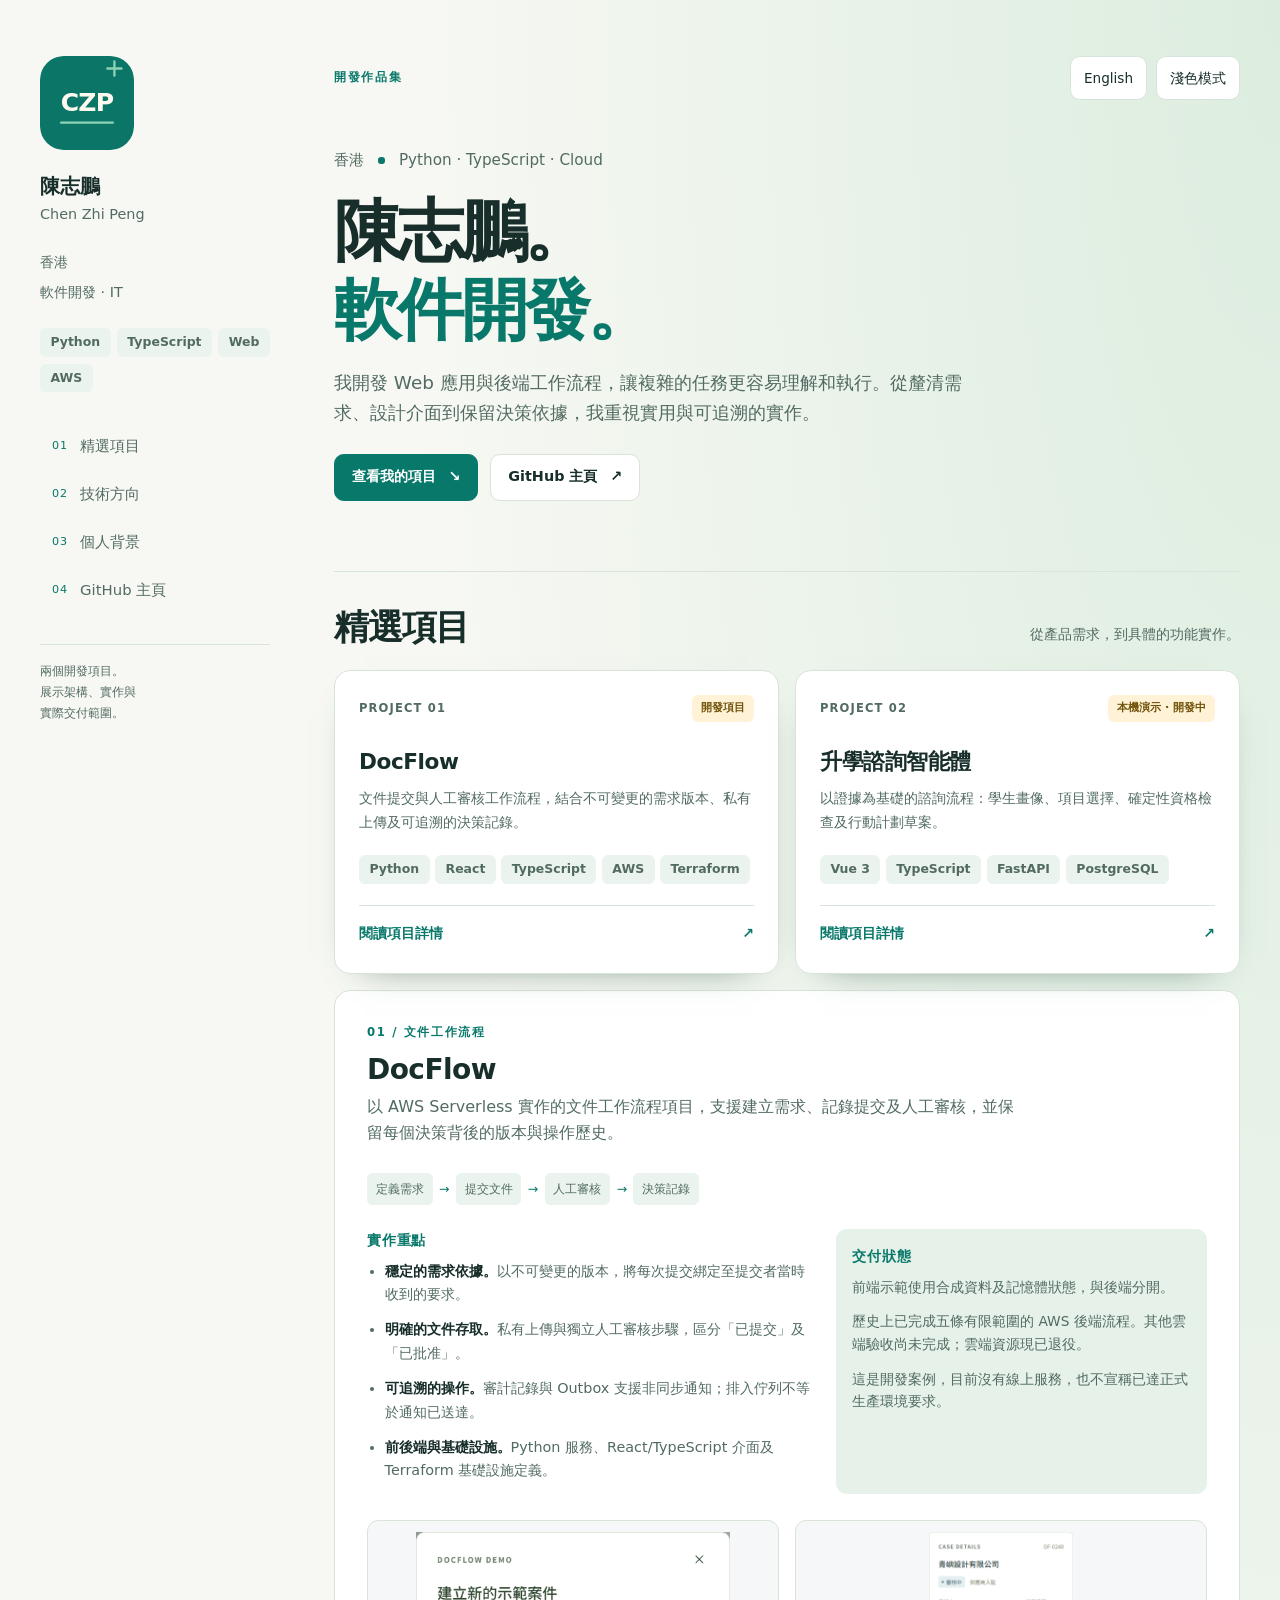
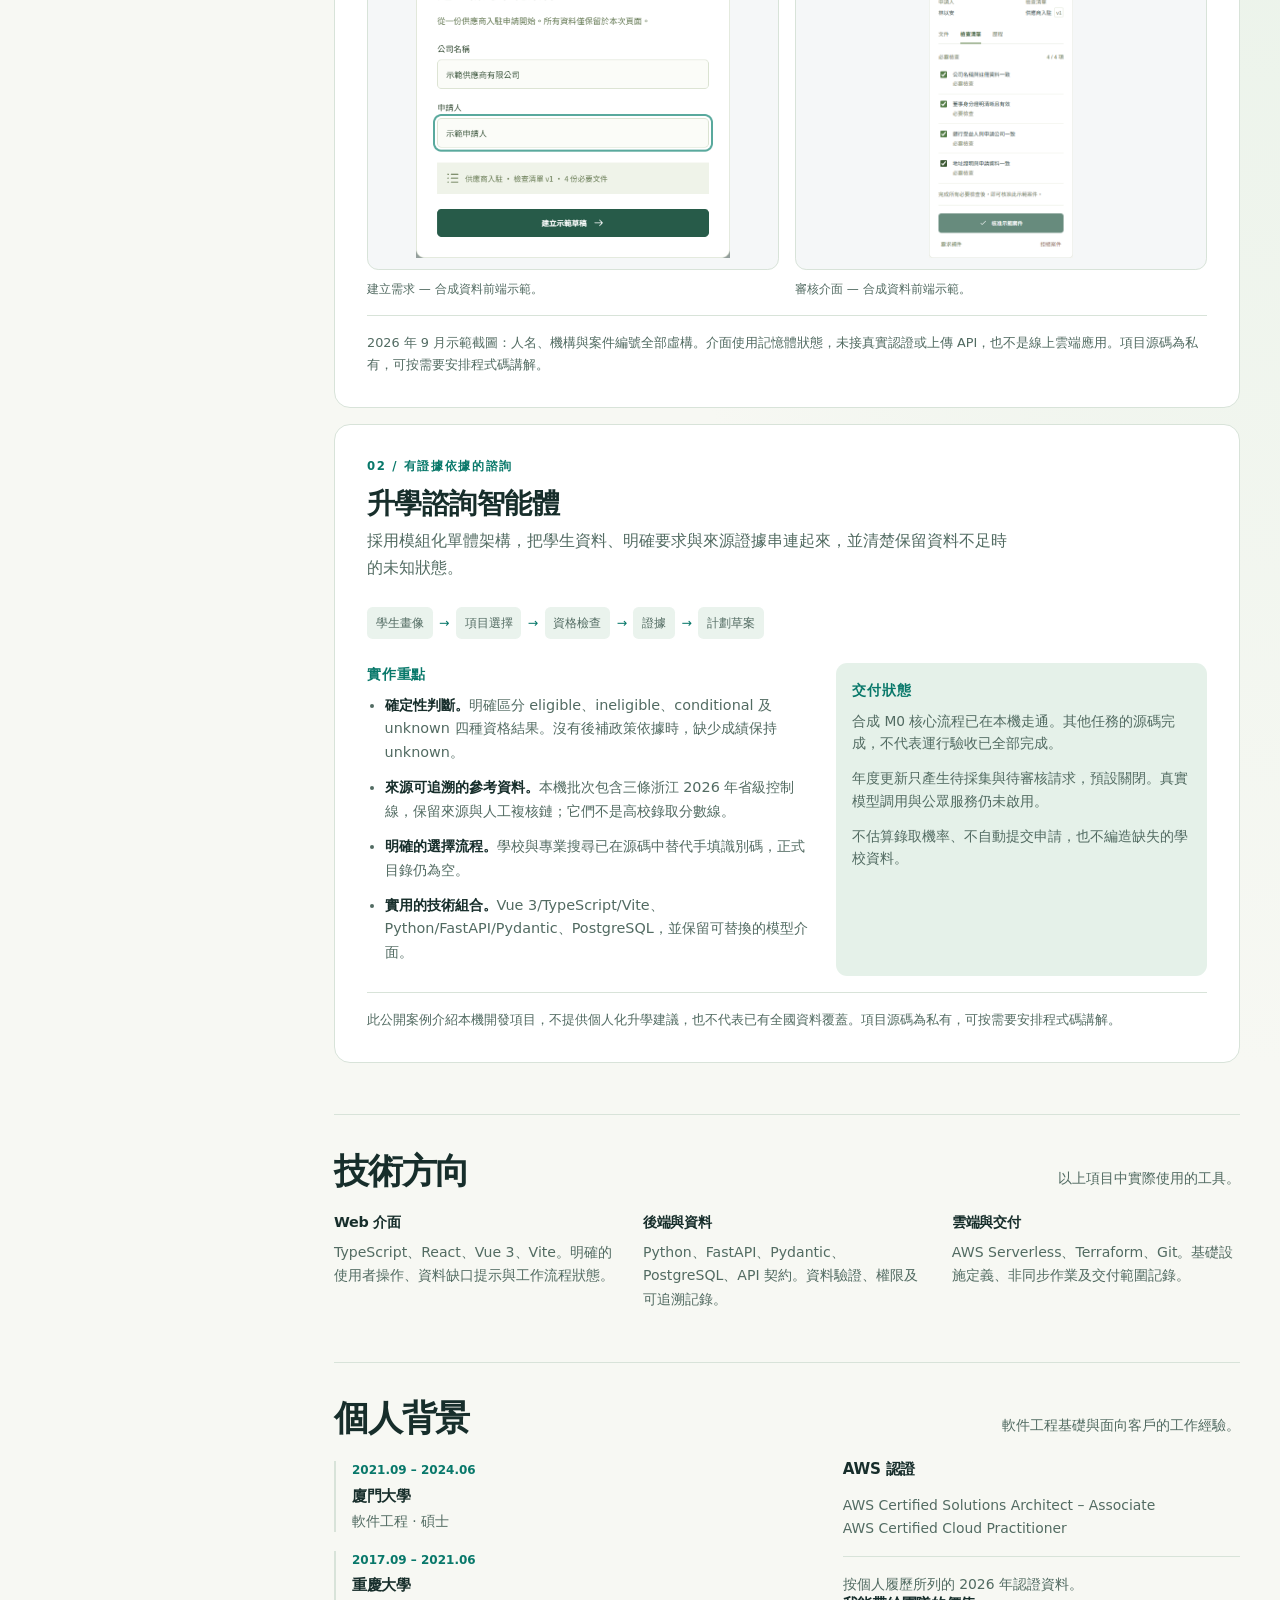
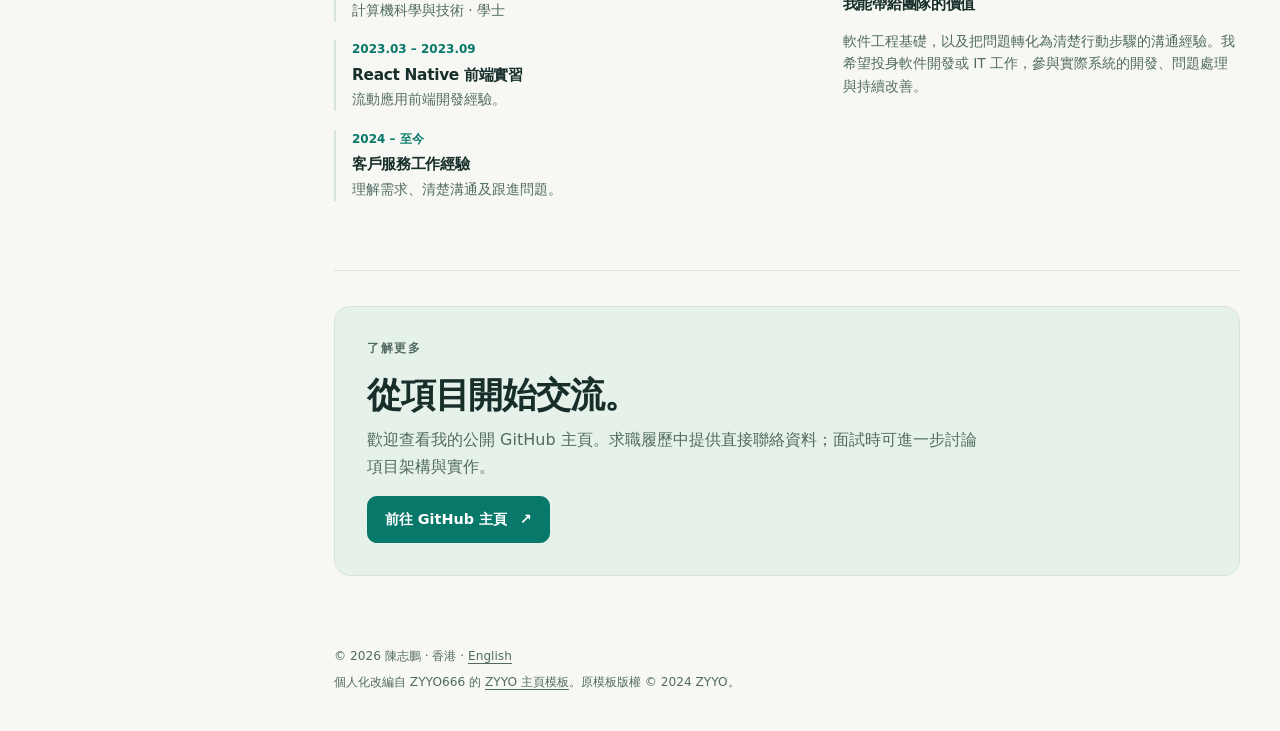
==== zh.html @ c09a93d9 "PORTFOLIO-01 adapt ZYYO template for bilingual developer case studies" ====
<!DOCTYPE html>
<html lang="zh-Hant" data-theme="light">
<head>
    <meta charset="utf-8">
    <meta name="viewport" content="width=device-width, initial-scale=1">
    <title>陳志鵬 | 軟件開發</title>
    <meta name="description" content="陳志鵬 Chen Zhi Peng 的開發作品集，展示 Python、TypeScript、Web 應用及 AWS 文件審核流程項目。">
    <meta name="theme-color" content="#08786a">
    <link rel="canonical" href="https://chanbilly-lab.github.io/zh.html">
    <link rel="icon" href="./static/img/monogram.svg" type="image/svg+xml">
    <link rel="alternate" hreflang="en" href="https://chanbilly-lab.github.io/">
    <link rel="alternate" hreflang="zh-Hant" href="https://chanbilly-lab.github.io/zh.html">
    <link rel="stylesheet" href="./static/css/root.css">
    <link rel="stylesheet" href="./static/css/style.css">
    <script src="./static/js/script.js" defer></script>
</head>
<body>
    <a class="skip-link" href="#main">跳至主要內容</a>
    <div class="zyyo-main">
        <aside class="zyyo-left" aria-label="個人資料與導覽">
            <img class="logo" src="./static/img/monogram.svg" alt="CZP 名字字母標誌" width="94" height="94">
            <div class="profile-name">陳志鵬</div>
            <div class="profile-name-secondary" lang="en">Chen Zhi Peng</div>
            <div class="left-div left-des">
                <p>香港</p>
                <p>軟件開發 · IT</p>
            </div>
            <div class="left-div left-tag" aria-label="核心技術">
                <span class="left-tag-item">Python</span>
                <span class="left-tag-item">TypeScript</span>
                <span class="left-tag-item">Web</span>
                <span class="left-tag-item">AWS</span>
            </div>
            <nav class="side-nav" aria-label="本頁導覽">
                <a href="#projects"><span aria-hidden="true">01</span>精選項目</a>
                <a href="#skills"><span aria-hidden="true">02</span>技術方向</a>
                <a href="#background"><span aria-hidden="true">03</span>個人背景</a>
                <a href="#contact"><span aria-hidden="true">04</span>GitHub 主頁</a>
            </nav>
            <p class="side-note">兩個開發項目。<br>展示架構、實作與<br>實際交付範圍。</p>
        </aside>
        <main class="zyyo-right" id="main">
            <div class="top-bar">
                <span class="eyebrow">開發作品集</span>
                <div class="toolbar">
                    <a class="language-link" href="./index.html" lang="en" hreflang="en">English</a>
                    <button class="theme-toggle" type="button" data-theme-toggle aria-label="切換深色模式" aria-pressed="false" hidden>淺色模式</button>
                </div>
            </div>
            <header class="hero">
                <p class="role-line">香港 <span aria-hidden="true"></span> Python · TypeScript · Cloud</p>
                <h1 class="welcome">陳志鵬。<br><span class="gradientText">軟件開發。</span></h1>
                <p class="description">我開發 Web 應用與後端工作流程，讓複雜的任務更容易理解和執行。從釐清需求、設計介面到保留決策依據，我重視實用與可追溯的實作。</p>
                <div class="iconContainer">
                    <a class="button button-primary" href="#projects">查看我的項目 <span aria-hidden="true">↘</span></a>
                    <a class="button button-secondary" href="https://github.com/chanbilly-lab">GitHub 主頁 <span aria-hidden="true">↗</span></a>
                </div>
            </header>
            <section class="section" id="projects" aria-labelledby="projects-title">
                <div class="section-heading">
                    <h2 id="projects-title">精選項目</h2>
                    <p>從產品需求，到具體的功能實作。</p>
                </div>
                <div class="projectList">
                    <article class="projectItem">
                        <div class="project-top"><span class="project-number">PROJECT 01</span><span class="status">開發項目</span></div>
                        <h3>DocFlow</h3>
                        <p>文件提交與人工審核工作流程，結合不可變更的需求版本、私有上傳及可追溯的決策記錄。</p>
                        <div class="stack" aria-label="DocFlow 技術"><span>Python</span><span>React</span><span>TypeScript</span><span>AWS</span><span>Terraform</span></div>
                        <a class="project-link" href="#docflow">閱讀項目詳情 <span aria-hidden="true">↗</span></a>
                    </article>
                    <article class="projectItem">
                        <div class="project-top"><span class="project-number">PROJECT 02</span><span class="status">本機演示 · 開發中</span></div>
                        <h3>升學諮詢智能體</h3>
                        <p>以證據為基礎的諮詢流程：學生畫像、項目選擇、確定性資格檢查及行動計劃草案。</p>
                        <div class="stack" aria-label="升學項目技術"><span>Vue 3</span><span>TypeScript</span><span>FastAPI</span><span>PostgreSQL</span></div>
                        <a class="project-link" href="#admissions">閱讀項目詳情 <span aria-hidden="true">↗</span></a>
                    </article>
                </div>
                <article class="case-study" id="docflow" aria-labelledby="docflow-title">
                    <p class="eyebrow case-label">01 / 文件工作流程</p>
                    <h3 id="docflow-title">DocFlow</h3>
                    <p class="case-summary">以 AWS Serverless 實作的文件工作流程項目，支援建立需求、記錄提交及人工審核，並保留每個決策背後的版本與操作歷史。</p>
                    <div class="flow" aria-label="流程：定義需求、提交文件、人工審核、決策記錄">
                        <span>定義需求</span><i aria-hidden="true">→</i><span>提交文件</span><i aria-hidden="true">→</i><span>人工審核</span><i aria-hidden="true">→</i><span>決策記錄</span>
                    </div>
                    <div class="case-grid">
                        <div>
                            <h4>實作重點</h4>
                            <ul>
                                <li><strong>穩定的需求依據。</strong>以不可變更的版本，將每次提交綁定至提交者當時收到的要求。</li>
                                <li><strong>明確的文件存取。</strong>私有上傳與獨立人工審核步驟，區分「已提交」及「已批准」。</li>
                                <li><strong>可追溯的操作。</strong>審計記錄與 Outbox 支援非同步通知；排入佇列不等於通知已送達。</li>
                                <li><strong>前後端與基礎設施。</strong>Python 服務、React/TypeScript 介面及 Terraform 基礎設施定義。</li>
                            </ul>
                        </div>
                        <div class="project-scope">
                            <h4>交付狀態</h4>
                            <p>前端示範使用合成資料及記憶體狀態，與後端分開。</p>
                            <p>歷史上已完成五條有限範圍的 AWS 後端流程。其他雲端驗收尚未完成；雲端資源現已退役。</p>
                            <p>這是開發案例，目前沒有線上服務，也不宣稱已達正式生產環境要求。</p>
                        </div>
                    </div>
                    <div class="demo-gallery" aria-label="合成資料前端示範">
                        <figure>
                            <div class="demo-image"><img src="./static/img/projects/docflow-create-demo.png" alt="使用合成資料的 DocFlow 前端文件需求建立表單" width="460" height="510" loading="lazy"></div>
                            <figcaption>建立需求 — 合成資料前端示範。</figcaption>
                        </figure>
                        <figure>
                            <div class="demo-image"><img src="./static/img/projects/docflow-review-demo.png" alt="使用合成資料的 DocFlow 前端文件審核示例" width="304" height="686" loading="lazy"></div>
                            <figcaption>審核介面 — 合成資料前端示範。</figcaption>
                        </figure>
                    </div>
                    <p class="source-note">2026 年 9 月示範截圖：人名、機構與案件編號全部虛構。介面使用記憶體狀態，未接真實認證或上傳 API，也不是線上雲端應用。項目源碼為私有，可按需要安排程式碼講解。</p>
                </article>
                <article class="case-study" id="admissions" aria-labelledby="admissions-title">
                    <p class="eyebrow case-label">02 / 有證據依據的諮詢</p>
                    <h3 id="admissions-title">升學諮詢智能體</h3>
                    <p class="case-summary">採用模組化單體架構，把學生資料、明確要求與來源證據串連起來，並清楚保留資料不足時的未知狀態。</p>
                    <div class="flow" aria-label="流程：學生畫像、項目選擇、資格檢查、證據、計劃草案">
                        <span>學生畫像</span><i aria-hidden="true">→</i><span>項目選擇</span><i aria-hidden="true">→</i><span>資格檢查</span><i aria-hidden="true">→</i><span>證據</span><i aria-hidden="true">→</i><span>計劃草案</span>
                    </div>
                    <div class="case-grid">
                        <div>
                            <h4>實作重點</h4>
                            <ul>
                                <li><strong>確定性判斷。</strong>明確區分 eligible、ineligible、conditional 及 unknown 四種資格結果。沒有後補政策依據時，缺少成績保持 unknown。</li>
                                <li><strong>來源可追溯的參考資料。</strong>本機批次包含三條浙江 2026 年省級控制線，保留來源與人工複核鏈；它們不是高校錄取分數線。</li>
                                <li><strong>明確的選擇流程。</strong>學校與專業搜尋已在源碼中替代手填識別碼，正式目錄仍為空。</li>
                                <li><strong>實用的技術組合。</strong>Vue 3/TypeScript/Vite、Python/FastAPI/Pydantic、PostgreSQL，並保留可替換的模型介面。</li>
                            </ul>
                        </div>
                        <div class="project-scope">
                            <h4>交付狀態</h4>
                            <p>合成 M0 核心流程已在本機走通。其他任務的源碼完成，不代表運行驗收已全部完成。</p>
                            <p>年度更新只產生待採集與待審核請求，預設關閉。真實模型調用與公眾服務仍未啟用。</p>
                            <p>不估算錄取機率、不自動提交申請，也不編造缺失的學校資料。</p>
                        </div>
                    </div>
                    <p class="source-note">此公開案例介紹本機開發項目，不提供個人化升學建議，也不代表已有全國資料覆蓋。項目源碼為私有，可按需要安排程式碼講解。</p>
                </article>
            </section>
            <section class="section" id="skills" aria-labelledby="skills-title">
                <div class="section-heading"><h2 id="skills-title">技術方向</h2><p>以上項目中實際使用的工具。</p></div>
                <div class="skills-grid">
                    <div><h3>Web 介面</h3><p>TypeScript、React、Vue 3、Vite。明確的使用者操作、資料缺口提示與工作流程狀態。</p></div>
                    <div><h3>後端與資料</h3><p>Python、FastAPI、Pydantic、PostgreSQL、API 契約。資料驗證、權限及可追溯記錄。</p></div>
                    <div><h3>雲端與交付</h3><p>AWS Serverless、Terraform、Git。基礎設施定義、非同步作業及交付範圍記錄。</p></div>
                </div>
            </section>
            <section class="section" id="background" aria-labelledby="background-title">
                <div class="section-heading"><h2 id="background-title">個人背景</h2><p>軟件工程基礎與面向客戶的工作經驗。</p></div>
                <div class="background-grid">
                    <ul class="timeline">
                        <li><time>2021.09 – 2024.06</time><h3>廈門大學</h3><p>軟件工程 · 碩士</p></li>
                        <li><time>2017.09 – 2021.06</time><h3>重慶大學</h3><p>計算機科學與技術 · 學士</p></li>
                        <li><time>2023.03 – 2023.09</time><h3>React Native 前端實習</h3><p>流動應用前端開發經驗。</p></li>
                        <li><time>2024 – 至今</time><h3>客戶服務工作經驗</h3><p>理解需求、清楚溝通及跟進問題。</p></li>
                    </ul>
                    <div class="certifications">
                        <h3>AWS 認證</h3>
                        <p>AWS Certified Solutions Architect – Associate<br>AWS Certified Cloud Practitioner</p>
                        <p class="source-note">按個人履歷所列的 2026 年認證資料。</p>
                        <h3>我能帶給團隊的價值</h3>
                        <p>軟件工程基礎，以及把問題轉化為清楚行動步驟的溝通經驗。我希望投身軟件開發或 IT 工作，參與實際系統的開發、問題處理與持續改善。</p>
                    </div>
                </div>
            </section>
            <section class="section" id="contact" aria-labelledby="contact-title">
                <div class="contact">
                    <p class="eyebrow">了解更多</p>
                    <h2 id="contact-title">從項目開始交流。</h2>
                    <p>歡迎查看我的公開 GitHub 主頁。求職履歷中提供直接聯絡資料；面試時可進一步討論項目架構與實作。</p>
                    <a class="button button-primary" href="https://github.com/chanbilly-lab">前往 GitHub 主頁 <span aria-hidden="true">↗</span></a>
                </div>
            </section>
            <footer>
                <p>© 2026 陳志鵬 · 香港 · <a href="./index.html" lang="en">English</a></p>
                <p>個人化改編自 ZYYO666 的 <a href="https://github.com/ZYYO666/homepage">ZYYO 主頁模板</a>。原模板版權 © 2024 ZYYO。</p>
            </footer>
        </main>
    </div>
</body>
</html>
---- static/css/root.css ----
/* Theme variables retain the ZYYO homepage template's customization structure.
   Original template: https://github.com/ZYYO666/homepage (ZYYO666). */
:root {
    color-scheme: light;
    --main_bg_color: #f7f8f3;
    --main_text_color: #172e2b;
    --gradient: linear-gradient(105deg, #086f64, #268573 65%, #506d62);
    --purple_text_color: #08786a;
    --text_bg_color: #e5f1e9;
    --item_bg_color: #ffffff;
    --item_hover_color: #f0f7f2;
    --item_left_title_color: #172e2b;
    --item_left_text_color: #526b62;
    --footer_text_color: #526b62;
    --left_tag_item: #eaf3ed;
    --card_filter: 0px;
    --back_filter: 0px;
    --back_filter_color: transparent;
    --fill: #172e2b;
    --border_color: #d8e3d9;
    --muted_color: #526b62;
    --accent_color: #08786a;
    --accent_contrast: #ffffff;
    --status_bg: #fff2d6;
    --status_text: #70520a;
    --soft_gradient: radial-gradient(ellipse at 100% 0%, #dceddf 0, transparent 48%);
    --card_shadow: 0 14px 38px -30px #294f40;
}

html[data-theme="dark"] {
    color-scheme: dark;
    --main_bg_color: #14221f;
    --main_text_color: #eff5ee;
    --gradient: linear-gradient(105deg, #88d9bc, #b2ead3 65%, #d2e9dc);
    --purple_text_color: #88d9bc;
    --text_bg_color: #253b32;
    --item_bg_color: #1c2d27;
    --item_hover_color: #253c32;
    --item_left_title_color: #eff5ee;
    --item_left_text_color: #becfc4;
    --footer_text_color: #becfc4;
    --left_tag_item: #2a4034;
    --fill: #eff5ee;
    --border_color: #395143;
    --muted_color: #becfc4;
    --accent_color: #88d9bc;
    --accent_contrast: #14221f;
    --status_bg: #443c24;
    --status_text: #f2d889;
    --soft_gradient: radial-gradient(ellipse at 100% 0%, #264335 0, transparent 48%);
    --card_shadow: none;
}
---- static/css/style.css ----
/* Adapted from the sidebar and project card structure of ZYYO666/homepage.
   System fonts, keyboard focus and text selection are intentional. */
* { box-sizing: border-box; }
html { scroll-behavior: smooth; scroll-padding-top: 2rem; }
body {
    margin: 0;
    min-width: 280px;
    color: var(--main_text_color);
    background: var(--soft_gradient), var(--main_bg_color);
    font-family: ui-sans-serif, system-ui, -apple-system, BlinkMacSystemFont, "Segoe UI", "Microsoft JhengHei", "PingFang TC", sans-serif;
    font-size: 16px;
    line-height: 1.65;
    -webkit-font-smoothing: antialiased;
}
a { color: inherit; text-underline-offset: .22em; }
a:hover { color: var(--accent_color); }
button { font: inherit; }
button, a { -webkit-tap-highlight-color: transparent; }
:focus-visible { outline: 3px solid var(--accent_color); outline-offset: 5px; border-radius: 4px; }
img { display: block; max-width: 100%; }
button[hidden] { display: none; }
h1, h2, h3, h4, p { margin-top: 0; }
h1, h2, h3, h4 { line-height: 1.18; }
h2 { font-size: clamp(1.6rem, 2.7vw, 2.3rem); letter-spacing: -.035em; }
h3 { font-size: 1.35rem; letter-spacing: -.02em; }
p { margin-bottom: 1rem; }
strong { font-weight: 650; }
::selection { background: var(--text_bg_color); }
.skip-link {
    position: absolute;
    left: 1rem;
    top: .75rem;
    padding: .65rem 1rem;
    border-radius: .65rem;
    z-index: 10;
    color: var(--accent_contrast);
    background: var(--accent_color);
    transform: translateY(-180%);
}
.skip-link:focus { transform: translateY(0); }
.zyyo-main {
    display: grid;
    grid-template-columns: 230px minmax(0, 1fr);
    gap: clamp(2rem, 5vw, 5rem);
    max-width: 1280px;
    margin: 0 auto;
    padding: 3.5rem 2.5rem 2rem;
}
.zyyo-left { position: sticky; top: 2rem; align-self: start; min-width: 0; }
.logo { width: 94px; height: 94px; margin-bottom: 1.45rem; border-radius: 24px; }
.profile-name { margin-bottom: .2rem; font-size: 1.25rem; font-weight: 700; line-height: 1.35; }
.profile-name-secondary { color: var(--muted_color); font-size: .9rem; }
.left-div { margin-top: 1.5rem; }
.left-des { font-size: .9rem; color: var(--muted_color); }
.left-des p { margin-bottom: .35rem; }
.left-tag { display: flex; flex-wrap: wrap; gap: .4rem; }
.left-tag-item, .stack span {
    display: inline-block;
    padding: .26rem .65rem;
    border-radius: .4rem;
    background: var(--left_tag_item);
    color: var(--item_left_text_color);
    font-size: .78rem;
    font-weight: 550;
}
.side-nav { display: grid; gap: .25rem; margin: 2rem 0; }
.side-nav a {
    display: flex;
    align-items: center;
    min-height: 44px;
    padding: .55rem .75rem;
    border-radius: .55rem;
    text-decoration: none;
    color: var(--muted_color);
    font-size: .93rem;
}
.side-nav a:hover { background: var(--item_hover_color); color: var(--accent_color); }
.side-nav span { margin-right: .75rem; font-size: .7rem; letter-spacing: .08em; color: var(--accent_color); }
.side-note { font-size: .78rem; color: var(--muted_color); border-top: 1px solid var(--border_color); padding-top: 1rem; }
.zyyo-right { min-width: 0; }
.top-bar { display: flex; justify-content: space-between; align-items: center; gap: 1rem; margin-bottom: 3rem; }
.eyebrow { color: var(--accent_color); font-size: .73rem; letter-spacing: .14em; text-transform: uppercase; font-weight: 700; }
.toolbar { display: flex; align-items: center; gap: .6rem; }
.language-link, .theme-toggle {
    display: inline-flex;
    align-items: center;
    justify-content: center;
    min-height: 44px;
    padding: .45rem .8rem;
    border: 1px solid var(--border_color);
    border-radius: .6rem;
    color: var(--main_text_color);
    background: var(--item_bg_color);
    text-decoration: none;
    font-size: .85rem;
    cursor: pointer;
}
.language-link:hover, .theme-toggle:hover { background: var(--item_hover_color); }
.hero { padding-bottom: 3.4rem; }
.welcome { font-size: clamp(2.7rem, 5.2vw, 4.65rem); letter-spacing: -.055em; font-weight: 750; margin-bottom: 1.15rem; }
.gradientText { color: var(--accent_color); }
.description { max-width: 660px; color: var(--muted_color); font-size: clamp(1.02rem, 1.6vw, 1.15rem); }
.role-line { margin-bottom: 1.2rem; font-size: .95rem; color: var(--muted_color); }
.role-line span { display: inline-block; width: .38rem; height: .38rem; border-radius: 50%; background: var(--accent_color); vertical-align: middle; margin: 0 .6rem; }
.iconContainer { display: flex; flex-wrap: wrap; align-items: center; gap: .75rem; margin-top: 1.6rem; }
.button {
    display: inline-flex;
    align-items: center;
    justify-content: center;
    min-height: 46px;
    padding: .65rem 1.05rem;
    border: 1px solid var(--border_color);
    border-radius: .6rem;
    text-decoration: none;
    font-size: .9rem;
    font-weight: 650;
    background: var(--item_bg_color);
    gap: .8rem;
}
.button-primary { color: var(--accent_contrast); background: var(--accent_color); border-color: var(--accent_color); }
.button-primary:hover { color: var(--accent_contrast); opacity: .92; }
.button-secondary:hover { background: var(--item_hover_color); }
.section { margin-top: 1rem; padding: 2.2rem 0; border-top: 1px solid var(--border_color); }
.section-heading { display: flex; justify-content: space-between; align-items: baseline; flex-wrap: wrap; gap: .5rem 1rem; margin-bottom: 1.4rem; }
.section-heading h2 { margin-bottom: 0; }
.section-heading p { font-size: .85rem; color: var(--muted_color); margin-bottom: 0; }
.projectList { display: grid; grid-template-columns: repeat(2, minmax(0, 1fr)); gap: 1rem; }
.projectItem {
    display: flex;
    flex-direction: column;
    position: relative;
    padding: 1.5rem;
    border: 1px solid var(--border_color);
    border-radius: 1rem;
    background: var(--item_bg_color);
    box-shadow: var(--card_shadow);
}
.project-top { display: flex; align-items: center; justify-content: space-between; gap: .5rem; margin-bottom: 1.7rem; }
.project-number { font-size: .72rem; font-weight: 700; letter-spacing: .1em; color: var(--muted_color); }
.status { padding: .25rem .55rem; font-size: .7rem; border-radius: .4rem; background: var(--status_bg); color: var(--status_text); font-weight: 650; }
.projectItem h3 { margin-bottom: .8rem; }
.projectItem p { color: var(--item_left_text_color); font-size: .9rem; }
.stack { display: flex; flex-wrap: wrap; gap: .35rem; margin: .25rem 0 1.3rem; }
.project-link { display: inline-flex; align-items: center; justify-content: space-between; gap: 1rem; min-height: 44px; margin-top: auto; padding-top: .8rem; border-top: 1px solid var(--border_color); text-decoration: none; color: var(--accent_color); font-size: .88rem; font-weight: 650; }
.case-study { padding: 2rem; margin-top: 1rem; border-radius: 1rem; border: 1px solid var(--border_color); background: var(--item_bg_color); scroll-margin-top: 1.5rem; }
.case-label { margin-bottom: .7rem; }
.case-study h3 { font-size: 1.75rem; margin-bottom: .5rem; }
.case-summary { max-width: 650px; color: var(--muted_color); margin-bottom: 1.65rem; }
.case-grid { display: grid; grid-template-columns: 1.2fr 1fr; gap: 1.5rem; }
.case-grid h4 { margin: .2rem 0 .7rem; font-size: .86rem; text-transform: uppercase; letter-spacing: .06em; color: var(--accent_color); }
.case-grid ul { margin: 0; padding-left: 1.1rem; }
.case-grid li { margin-bottom: .7rem; font-size: .9rem; color: var(--muted_color); }
.case-grid strong { color: var(--main_text_color); }
.project-scope { background: var(--text_bg_color); padding: 1rem; border-radius: .7rem; }
.project-scope p { font-size: .86rem; color: var(--item_left_text_color); margin-bottom: .75rem; }
.project-scope p:last-child { margin-bottom: 0; }
.flow { display: flex; flex-wrap: wrap; gap: .4rem; margin: 1.2rem 0 1.5rem; font-size: .78rem; color: var(--muted_color); }
.flow span { background: var(--left_tag_item); border-radius: .35rem; padding: .35rem .55rem; }
.flow i { align-self: center; font-style: normal; color: var(--accent_color); }
.source-note { color: var(--muted_color); font-size: .8rem; margin: 1rem 0 0; padding-top: 1rem; border-top: 1px solid var(--border_color); }
.demo-gallery { display: grid; grid-template-columns: repeat(2, minmax(0, 1fr)); gap: 1rem; margin-top: 1.6rem; }
.demo-gallery figure { margin: 0; min-width: 0; }
.demo-image { display: flex; justify-content: center; align-items: center; height: 350px; padding: .7rem; border: 1px solid var(--border_color); border-radius: .7rem; background: #f5f7f8; }
.demo-image img { width: 100%; height: 100%; object-fit: contain; }
.demo-gallery figcaption { margin-top: .6rem; color: var(--muted_color); font-size: .75rem; }
.skills-grid { display: grid; grid-template-columns: repeat(3, minmax(0, 1fr)); gap: 1.3rem; }
.skills-grid h3 { font-size: .9rem; margin-bottom: .65rem; }
.skills-grid p { font-size: .88rem; color: var(--muted_color); margin-bottom: 0; }
.background-grid { display: grid; grid-template-columns: 1.2fr 1fr; gap: 2rem; }
.timeline { list-style: none; padding: 0; margin: 0; }
.timeline li { margin-bottom: 1.15rem; border-left: 2px solid var(--border_color); padding-left: 1rem; }
.timeline time { display: block; color: var(--accent_color); font-size: .75rem; font-weight: 650; margin-bottom: .35rem; }
.timeline h3 { font-size: .96rem; margin-bottom: .3rem; }
.timeline p { margin-bottom: 0; font-size: .86rem; color: var(--muted_color); }
.certifications h3 { font-size: .95rem; }
.certifications p { font-size: .87rem; color: var(--muted_color); }
.contact { padding: 2rem; border: 1px solid var(--border_color); border-radius: 1rem; background: var(--text_bg_color); }
.contact h2 { margin-bottom: .75rem; }
.contact p { max-width: 620px; color: var(--muted_color); }
footer { margin: 2.2rem 0 0; color: var(--footer_text_color); font-size: .76rem; }
footer p { margin-bottom: .4rem; }
footer a { text-decoration: underline; }
@media (max-width: 1040px) {
    .zyyo-main { grid-template-columns: 190px minmax(0, 1fr); gap: 2rem; padding: 2.5rem 1.5rem; }
    .projectList { grid-template-columns: 1fr; }
    .projectItem { padding: 1.4rem; }
    .project-top { margin-bottom: 1rem; }
    .case-grid { grid-template-columns: 1fr; }
}
@media (max-width: 760px) {
    html { scroll-padding-top: 1rem; }
    .zyyo-main { display: block; padding: 1.5rem 1.1rem; }
    .zyyo-left { position: static; display: grid; grid-template-columns: 66px minmax(0, 1fr); gap: .15rem 1rem; padding-bottom: 1.2rem; margin-bottom: 1.8rem; border-bottom: 1px solid var(--border_color); }
    .logo { width: 66px; height: 66px; margin: 0; grid-row: 1 / 4; border-radius: 18px; }
    .profile-name { font-size: 1.05rem; }
    .profile-name-secondary { font-size: .8rem; }
    .left-des { margin-top: .4rem; font-size: .8rem; }
    .left-des p:last-child, .left-tag, .side-note { display: none; }
    .side-nav { grid-column: 1 / -1; display: flex; flex-wrap: wrap; gap: .2rem; margin: 1rem 0 0; }
    .side-nav a { padding: .5rem .6rem; font-size: .82rem; }
    .side-nav span { display: none; }
    .top-bar { margin-bottom: 2rem; gap: .4rem; }
    .eyebrow { font-size: .66rem; letter-spacing: .08em; }
    .toolbar { gap: .4rem; }
    .language-link, .theme-toggle { font-size: .75rem; padding: .45rem .6rem; }
    .welcome { font-size: clamp(2.5rem, 9vw, 4rem); }
    .hero { padding-bottom: 2rem; }
    .section { padding: 1.6rem 0; }
    .case-study { padding: 1.3rem; }
    .case-study h3 { font-size: 1.5rem; }
    .demo-gallery { grid-template-columns: 1fr; }
    .skills-grid { grid-template-columns: 1fr; gap: 1rem; }
    .background-grid { grid-template-columns: 1fr; gap: 1rem; }
    .contact { padding: 1.4rem; }
}
@media (prefers-reduced-motion: reduce) {
    html { scroll-behavior: auto; }
    *, *::before, *::after { animation: none !important; transition: none !important; }
}
@media print {
    body { background: #fff; color: #000; }
    .zyyo-main { display: block; padding: 0; }
    .zyyo-left, .toolbar, .iconContainer, .skip-link { display: none; }
    .projectList, .case-grid, .background-grid { display: block; }
    .projectItem, .case-study, .contact { box-shadow: none; break-inside: avoid; margin-bottom: 1rem; background: #fff; }
    .project-scope { background: #fff; }
    a { color: #000; }
}
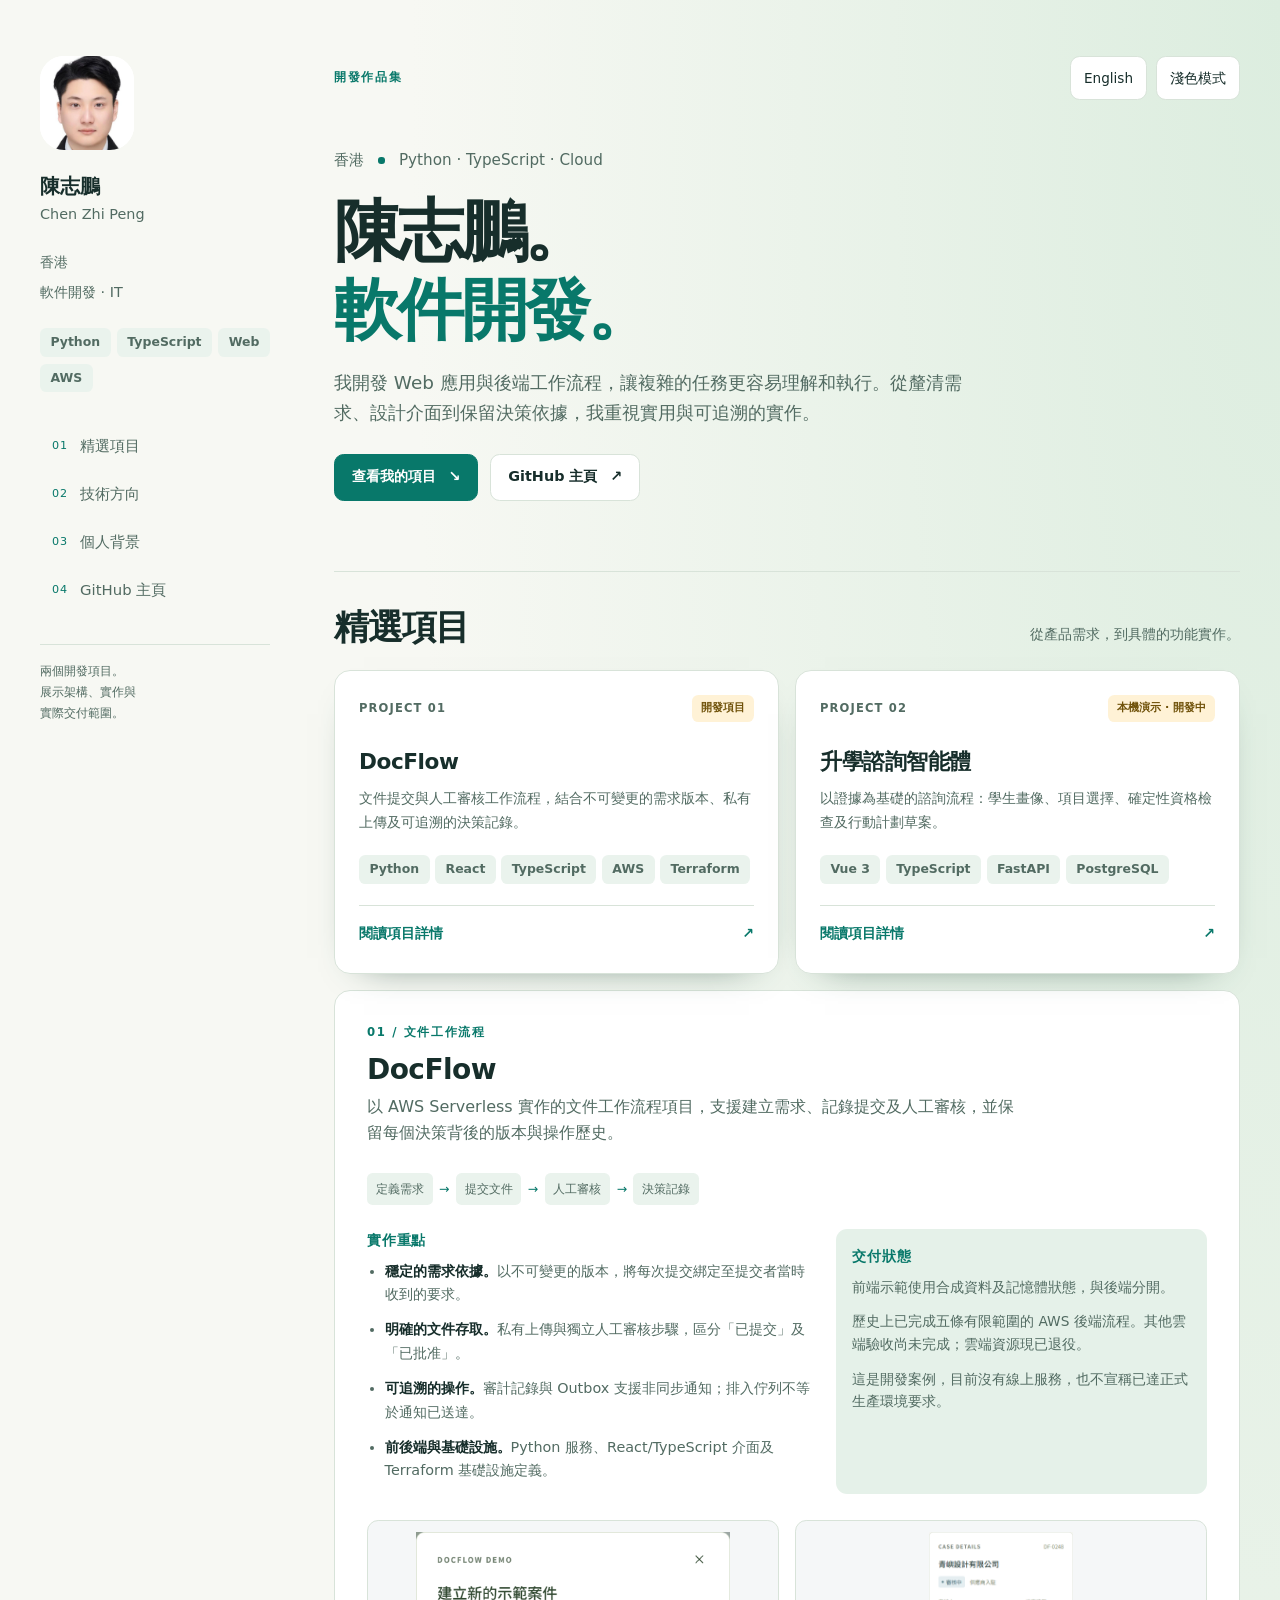
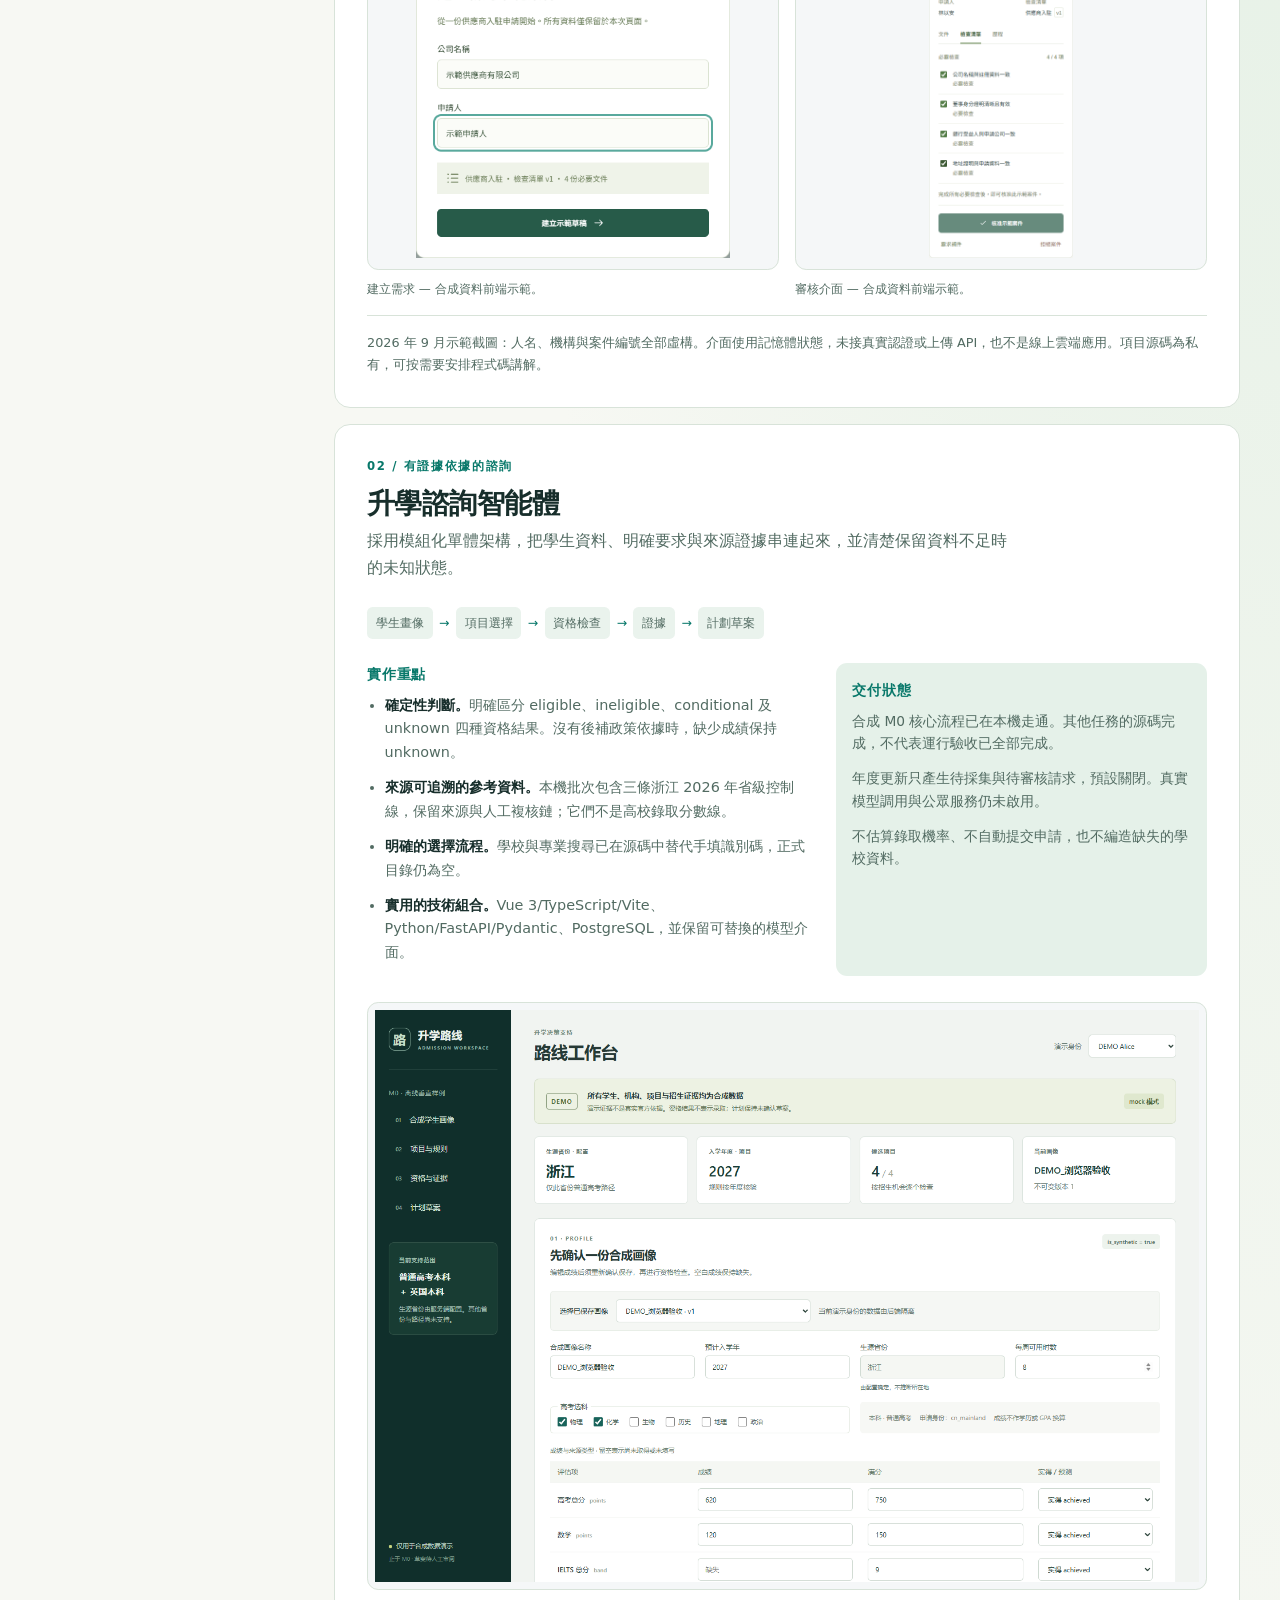
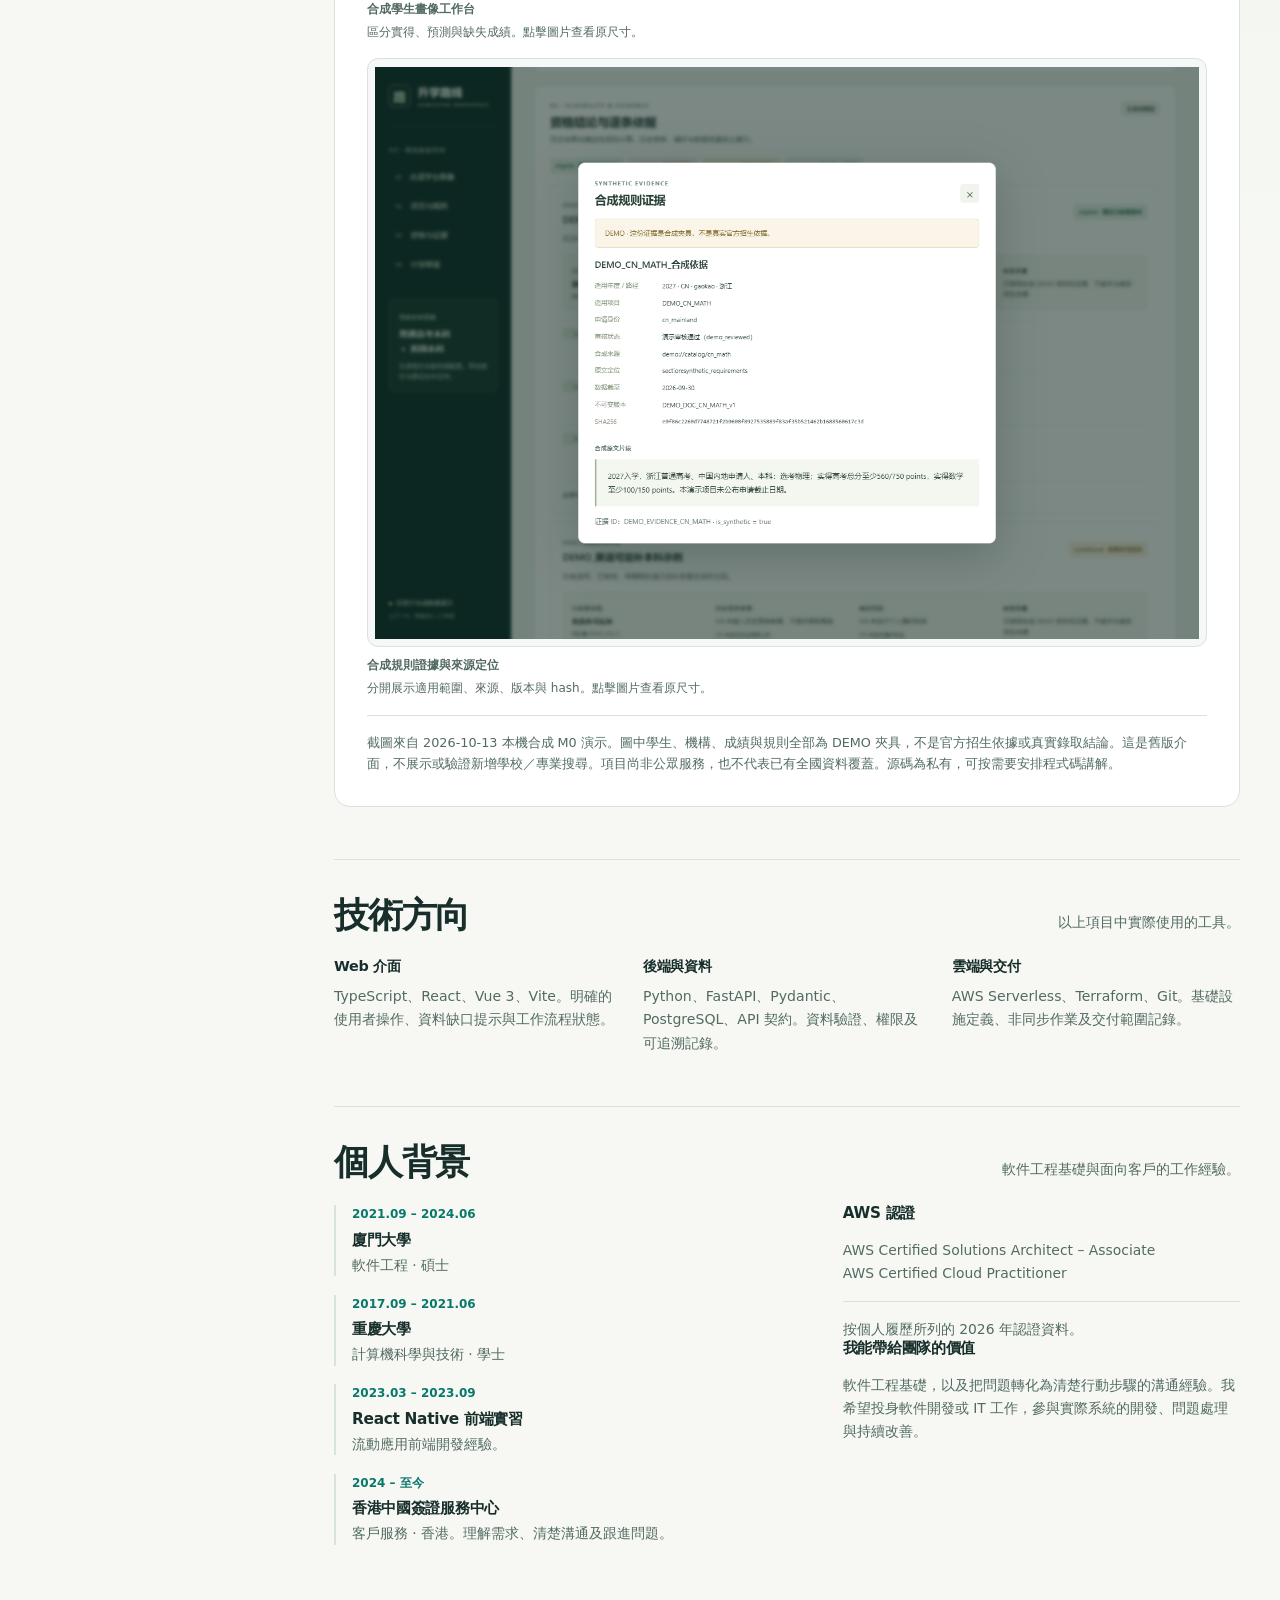
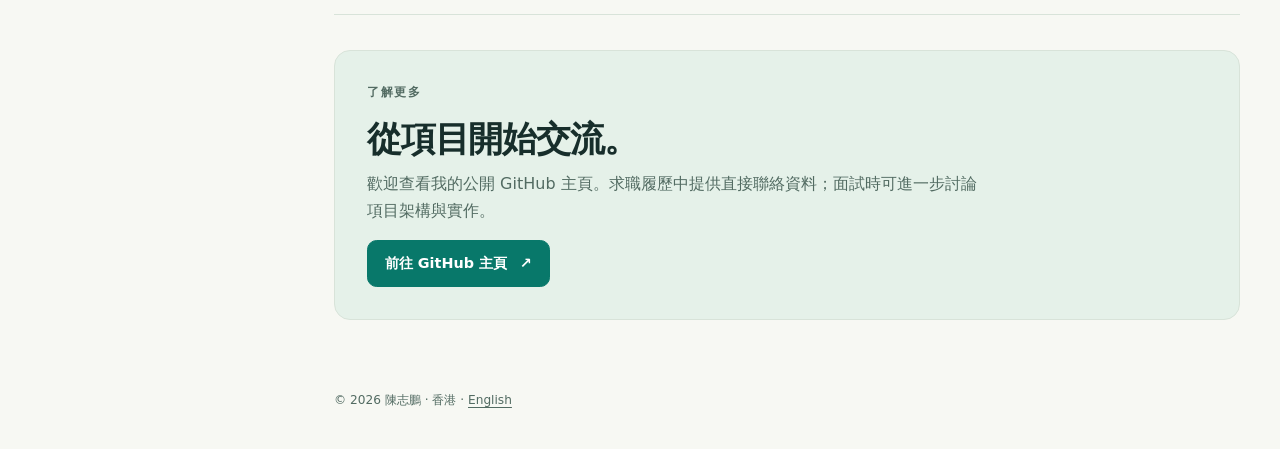
==== commit 72d24549: "PORTFOLIO-02 add portrait workplace and admissions demo images" ====
--- a/zh.html
+++ b/zh.html
@@ -18,7 +18,7 @@
     <a class="skip-link" href="#main">跳至主要內容</a>
     <div class="zyyo-main">
         <aside class="zyyo-left" aria-label="個人資料與導覽">
-            <img class="logo" src="./static/img/monogram.svg" alt="CZP 名字字母標誌" width="94" height="94">
+            <img class="logo profile-photo" src="./static/img/portrait.jpg" alt="陳志鵬的照片" width="94" height="94">
             <div class="profile-name">陳志鵬</div>
             <div class="profile-name-secondary" lang="en">Chen Zhi Peng</div>
             <div class="left-div left-des">
@@ -137,7 +137,21 @@
                             <p>不估算錄取機率、不自動提交申請，也不編造缺失的學校資料。</p>
                         </div>
                     </div>
-                    <p class="source-note">此公開案例介紹本機開發項目，不提供個人化升學建議，也不代表已有全國資料覆蓋。項目源碼為私有，可按需要安排程式碼講解。</p>
+                    <div class="demo-gallery admissions-gallery" aria-label="舊版合成 M0 演示截圖">
+                        <figure>
+                            <a class="demo-image" href="./static/img/projects/admissions-profile-demo.png" target="_blank" rel="noopener" aria-label="在新分頁查看合成學生畫像截圖原尺寸">
+                                <img src="./static/img/projects/admissions-profile-demo.png" alt="舊版 M0 學生畫像工作台，清楚標示 DEMO 與合成成績" width="1440" height="1000" loading="lazy">
+                            </a>
+                            <figcaption><strong>合成學生畫像工作台</strong>區分實得、預測與缺失成績。點擊圖片查看原尺寸。</figcaption>
+                        </figure>
+                        <figure>
+                            <a class="demo-image" href="./static/img/projects/admissions-evidence-demo.png" target="_blank" rel="noopener" aria-label="在新分頁查看合成規則證據截圖原尺寸">
+                                <img src="./static/img/projects/admissions-evidence-demo.png" alt="舊版 M0 合成規則證據視窗，展示適用範圍、來源定位、版本與 hash" width="1440" height="1000" loading="lazy">
+                            </a>
+                            <figcaption><strong>合成規則證據與來源定位</strong>分開展示適用範圍、來源、版本與 hash。點擊圖片查看原尺寸。</figcaption>
+                        </figure>
+                    </div>
+                    <p class="source-note">截圖來自 2026-10-13 本機合成 M0 演示。圖中學生、機構、成績與規則全部為 DEMO 夾具，不是官方招生依據或真實錄取結論。這是舊版介面，不展示或驗證新增學校／專業搜尋。項目尚非公眾服務，也不代表已有全國資料覆蓋。源碼為私有，可按需要安排程式碼講解。</p>
                 </article>
             </section>
             <section class="section" id="skills" aria-labelledby="skills-title">
@@ -155,7 +169,7 @@
                         <li><time>2021.09 – 2024.06</time><h3>廈門大學</h3><p>軟件工程 · 碩士</p></li>
                         <li><time>2017.09 – 2021.06</time><h3>重慶大學</h3><p>計算機科學與技術 · 學士</p></li>
                         <li><time>2023.03 – 2023.09</time><h3>React Native 前端實習</h3><p>流動應用前端開發經驗。</p></li>
-                        <li><time>2024 – 至今</time><h3>客戶服務工作經驗</h3><p>理解需求、清楚溝通及跟進問題。</p></li>
+                        <li><time>2024 – 至今</time><h3>香港中國簽證服務中心</h3><p>客戶服務 · 香港。理解需求、清楚溝通及跟進問題。</p></li>
                     </ul>
                     <div class="certifications">
                         <h3>AWS 認證</h3>
@@ -176,7 +190,6 @@
             </section>
             <footer>
                 <p>© 2026 陳志鵬 · 香港 · <a href="./index.html" lang="en">English</a></p>
-                <p>個人化改編自 ZYYO666 的 <a href="https://github.com/ZYYO666/homepage">ZYYO 主頁模板</a>。原模板版權 © 2024 ZYYO。</p>
             </footer>
         </main>
     </div>
--- a/static/css/style.css
+++ b/static/css/style.css
@@ -48,6 +48,7 @@
 }
 .zyyo-left { position: sticky; top: 2rem; align-self: start; min-width: 0; }
 .logo { width: 94px; height: 94px; margin-bottom: 1.45rem; border-radius: 24px; }
+.profile-photo { object-fit: cover; object-position: center 22%; background: #fff; }
 .profile-name { margin-bottom: .2rem; font-size: 1.25rem; font-weight: 700; line-height: 1.35; }
 .profile-name-secondary { color: var(--muted_color); font-size: .9rem; }
 .left-div { margin-top: 1.5rem; }
@@ -163,6 +164,11 @@
 .demo-image { display: flex; justify-content: center; align-items: center; height: 350px; padding: .7rem; border: 1px solid var(--border_color); border-radius: .7rem; background: #f5f7f8; }
 .demo-image img { width: 100%; height: 100%; object-fit: contain; }
 .demo-gallery figcaption { margin-top: .6rem; color: var(--muted_color); font-size: .75rem; }
+.admissions-gallery { grid-template-columns: 1fr; }
+.admissions-gallery .demo-image { height: auto; padding: .45rem; }
+.admissions-gallery .demo-image img { height: auto; }
+.admissions-gallery .demo-image:hover { border-color: var(--accent_color); }
+.admissions-gallery figcaption strong { display: block; margin-bottom: .2rem; }
 .skills-grid { display: grid; grid-template-columns: repeat(3, minmax(0, 1fr)); gap: 1.3rem; }
 .skills-grid h3 { font-size: .9rem; margin-bottom: .65rem; }
 .skills-grid p { font-size: .88rem; color: var(--muted_color); margin-bottom: 0; }
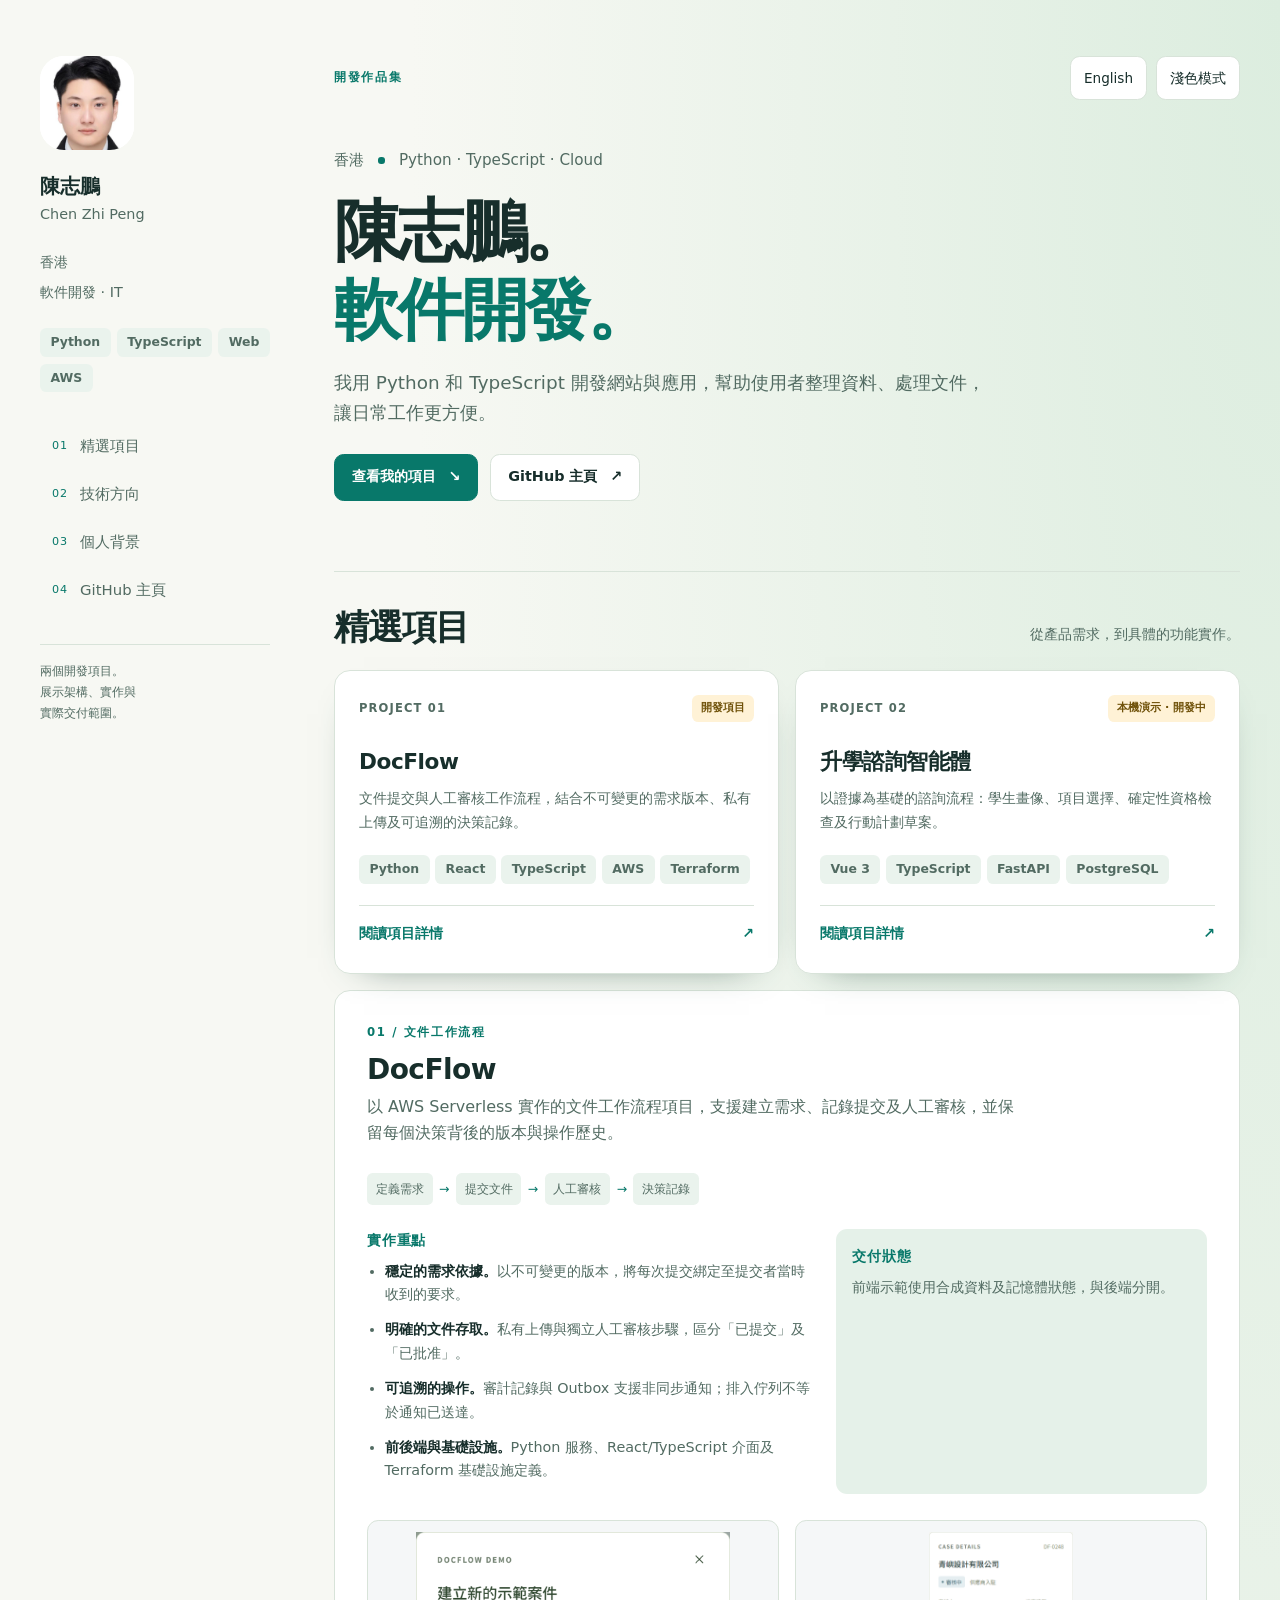
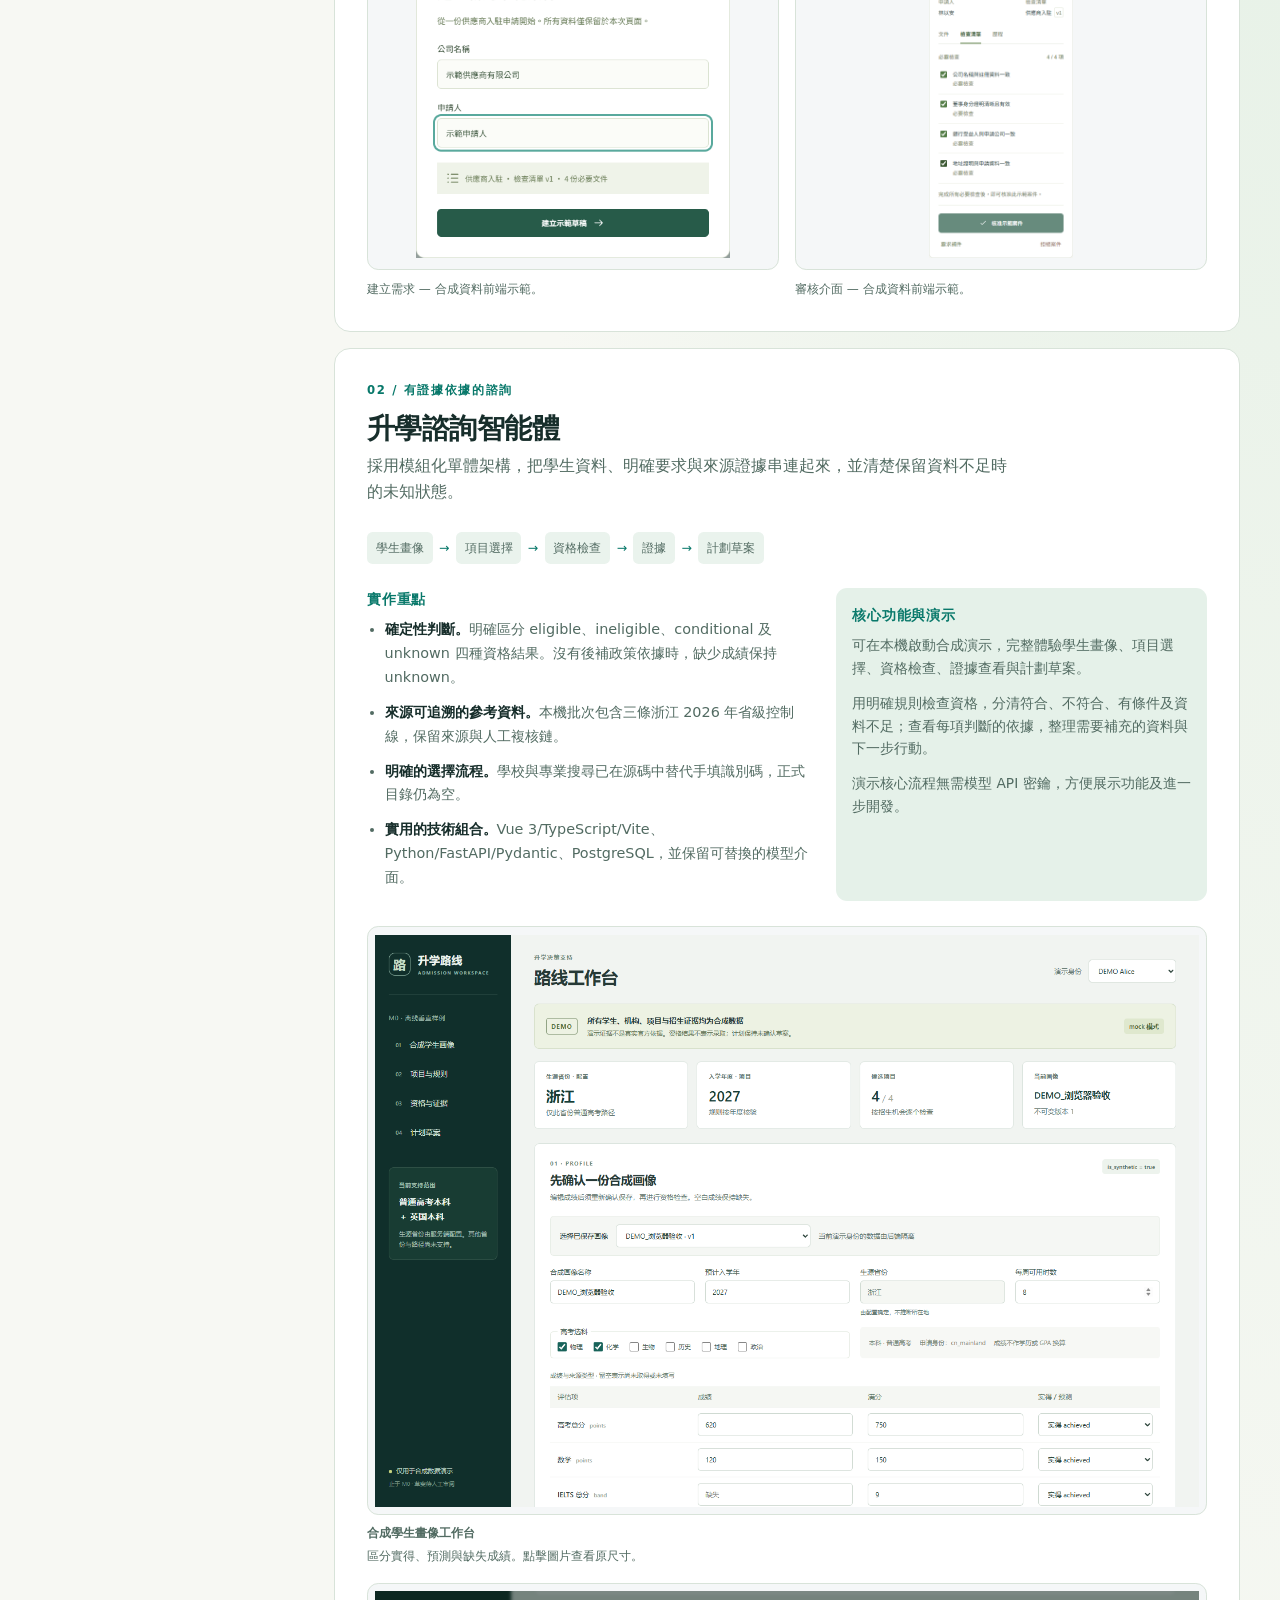
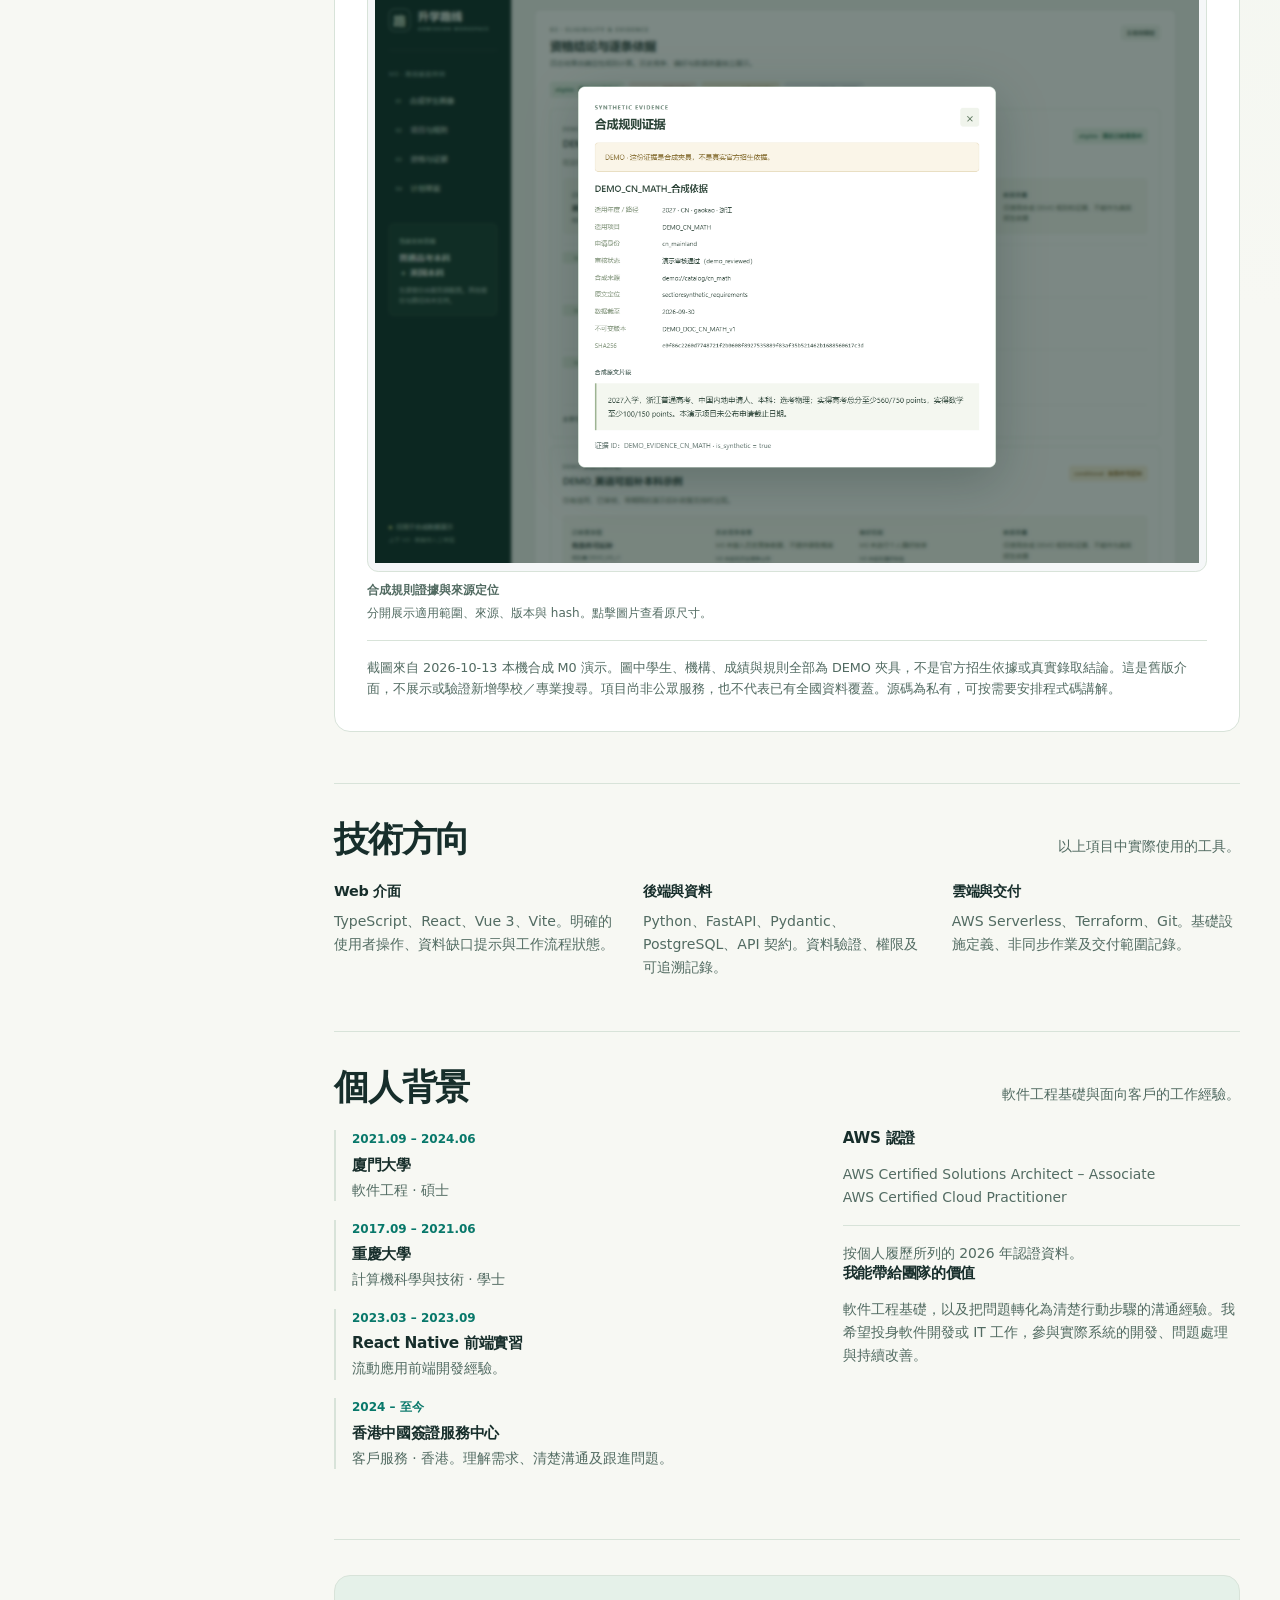
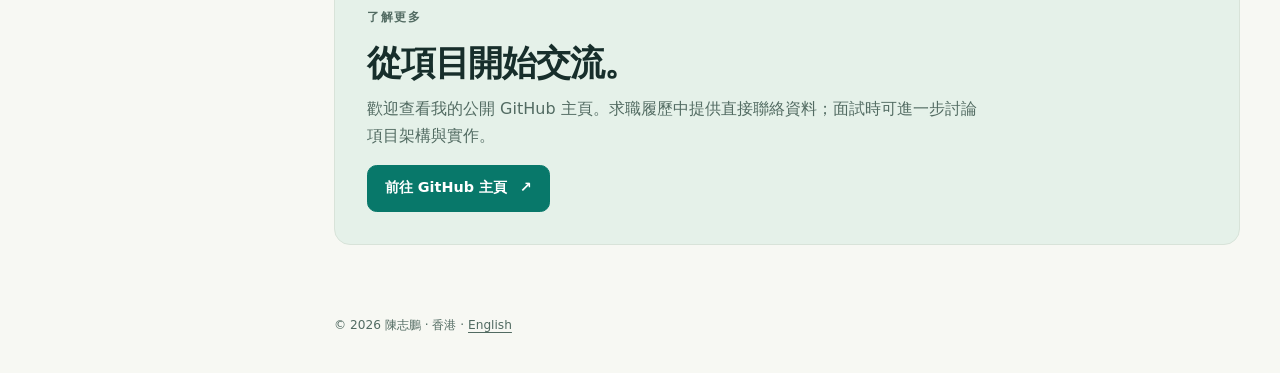
==== commit 1c6e393d: "docs(portfolio): simplify copy and highlight core demo features" ====
--- a/zh.html
+++ b/zh.html
@@ -50,7 +50,7 @@
             <header class="hero">
                 <p class="role-line">香港 <span aria-hidden="true"></span> Python · TypeScript · Cloud</p>
                 <h1 class="welcome">陳志鵬。<br><span class="gradientText">軟件開發。</span></h1>
-                <p class="description">我開發 Web 應用與後端工作流程，讓複雜的任務更容易理解和執行。從釐清需求、設計介面到保留決策依據，我重視實用與可追溯的實作。</p>
+                <p class="description">我用 Python 和 TypeScript 開發網站與應用，幫助使用者整理資料、處理文件，讓日常工作更方便。</p>
                 <div class="iconContainer">
                     <a class="button button-primary" href="#projects">查看我的項目 <span aria-hidden="true">↘</span></a>
                     <a class="button button-secondary" href="https://github.com/chanbilly-lab">GitHub 主頁 <span aria-hidden="true">↗</span></a>
@@ -97,8 +97,6 @@
                         <div class="project-scope">
                             <h4>交付狀態</h4>
                             <p>前端示範使用合成資料及記憶體狀態，與後端分開。</p>
-                            <p>歷史上已完成五條有限範圍的 AWS 後端流程。其他雲端驗收尚未完成；雲端資源現已退役。</p>
-                            <p>這是開發案例，目前沒有線上服務，也不宣稱已達正式生產環境要求。</p>
                         </div>
                     </div>
                     <div class="demo-gallery" aria-label="合成資料前端示範">
@@ -111,7 +109,6 @@
                             <figcaption>審核介面 — 合成資料前端示範。</figcaption>
                         </figure>
                     </div>
-                    <p class="source-note">2026 年 9 月示範截圖：人名、機構與案件編號全部虛構。介面使用記憶體狀態，未接真實認證或上傳 API，也不是線上雲端應用。項目源碼為私有，可按需要安排程式碼講解。</p>
                 </article>
                 <article class="case-study" id="admissions" aria-labelledby="admissions-title">
                     <p class="eyebrow case-label">02 / 有證據依據的諮詢</p>
@@ -125,16 +122,16 @@
                             <h4>實作重點</h4>
                             <ul>
                                 <li><strong>確定性判斷。</strong>明確區分 eligible、ineligible、conditional 及 unknown 四種資格結果。沒有後補政策依據時，缺少成績保持 unknown。</li>
-                                <li><strong>來源可追溯的參考資料。</strong>本機批次包含三條浙江 2026 年省級控制線，保留來源與人工複核鏈；它們不是高校錄取分數線。</li>
+                                <li><strong>來源可追溯的參考資料。</strong>本機批次包含三條浙江 2026 年省級控制線，保留來源與人工複核鏈。</li>
                                 <li><strong>明確的選擇流程。</strong>學校與專業搜尋已在源碼中替代手填識別碼，正式目錄仍為空。</li>
                                 <li><strong>實用的技術組合。</strong>Vue 3/TypeScript/Vite、Python/FastAPI/Pydantic、PostgreSQL，並保留可替換的模型介面。</li>
                             </ul>
                         </div>
                         <div class="project-scope">
-                            <h4>交付狀態</h4>
-                            <p>合成 M0 核心流程已在本機走通。其他任務的源碼完成，不代表運行驗收已全部完成。</p>
-                            <p>年度更新只產生待採集與待審核請求，預設關閉。真實模型調用與公眾服務仍未啟用。</p>
-                            <p>不估算錄取機率、不自動提交申請，也不編造缺失的學校資料。</p>
+                            <h4>核心功能與演示</h4>
+                            <p>可在本機啟動合成演示，完整體驗學生畫像、項目選擇、資格檢查、證據查看與計劃草案。</p>
+                            <p>用明確規則檢查資格，分清符合、不符合、有條件及資料不足；查看每項判斷的依據，整理需要補充的資料與下一步行動。</p>
+                            <p>演示核心流程無需模型 API 密鑰，方便展示功能及進一步開發。</p>
                         </div>
                     </div>
                     <div class="demo-gallery admissions-gallery" aria-label="舊版合成 M0 演示截圖">
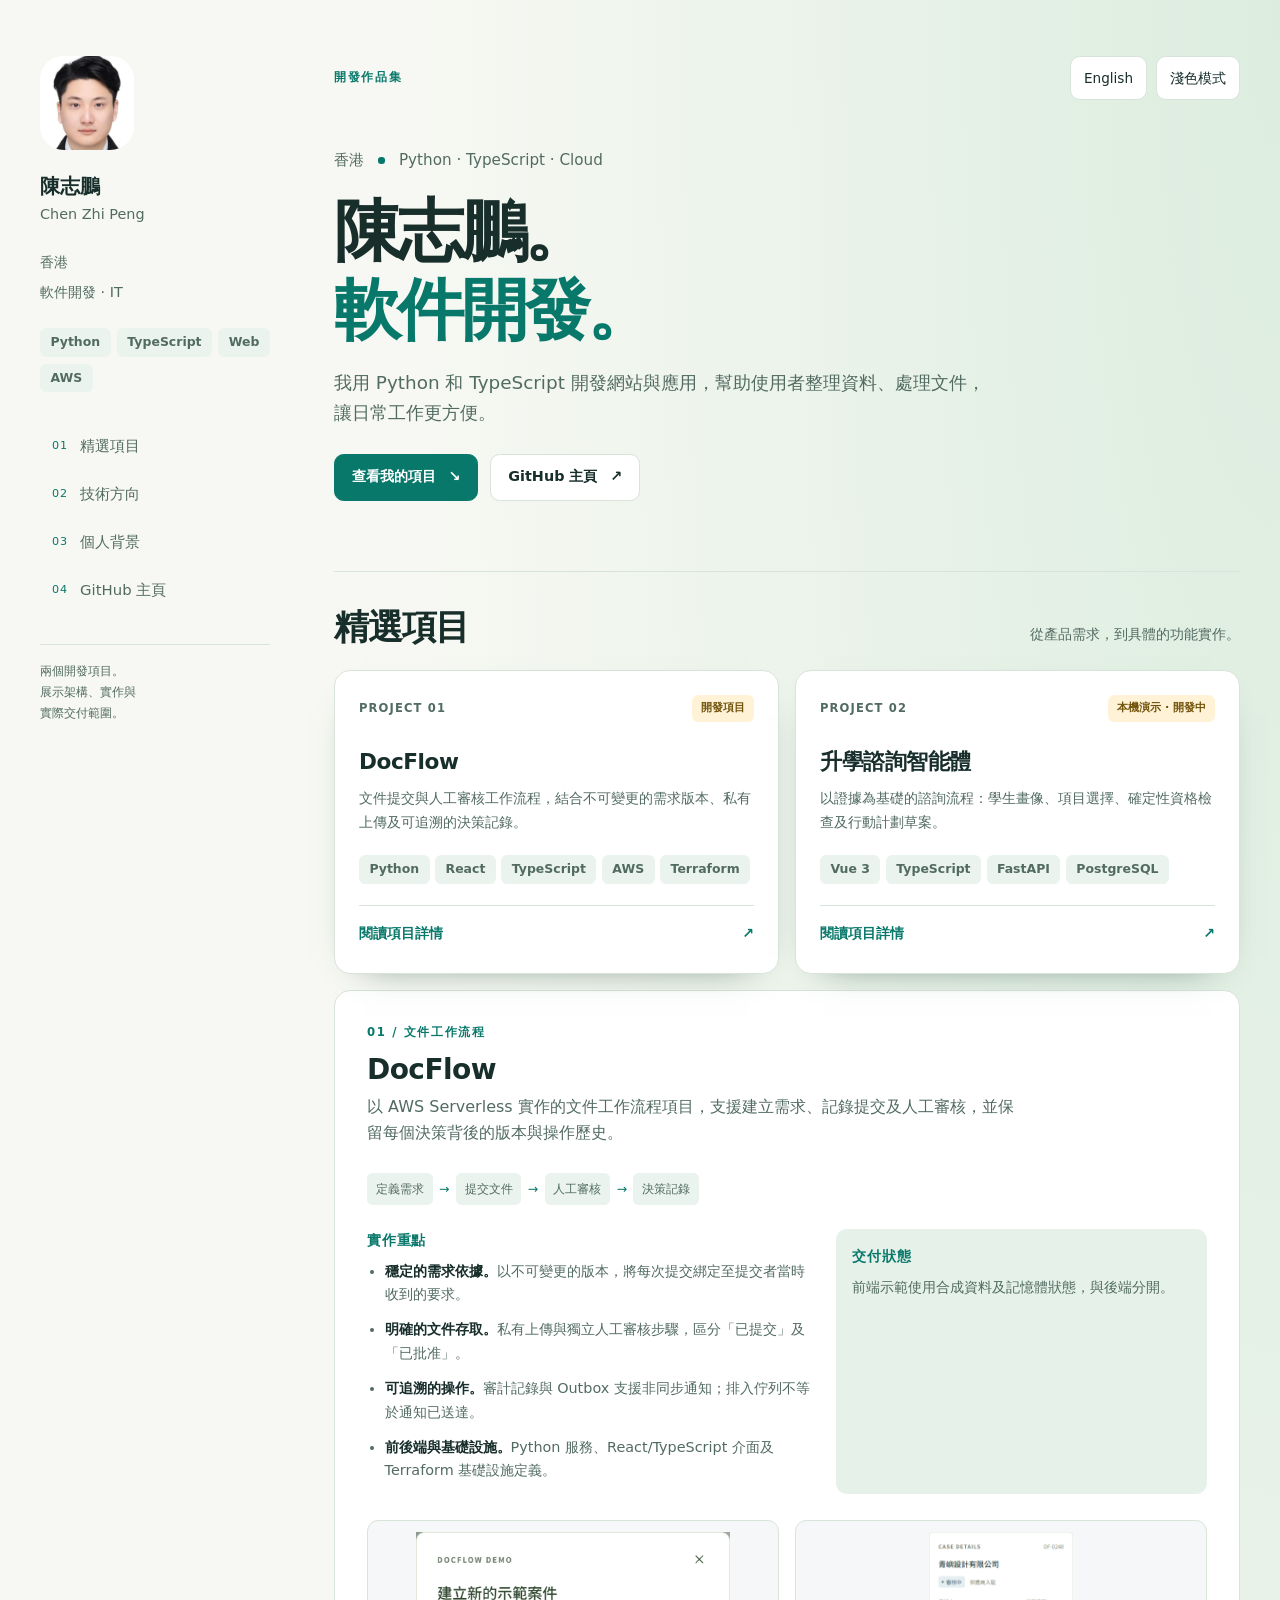
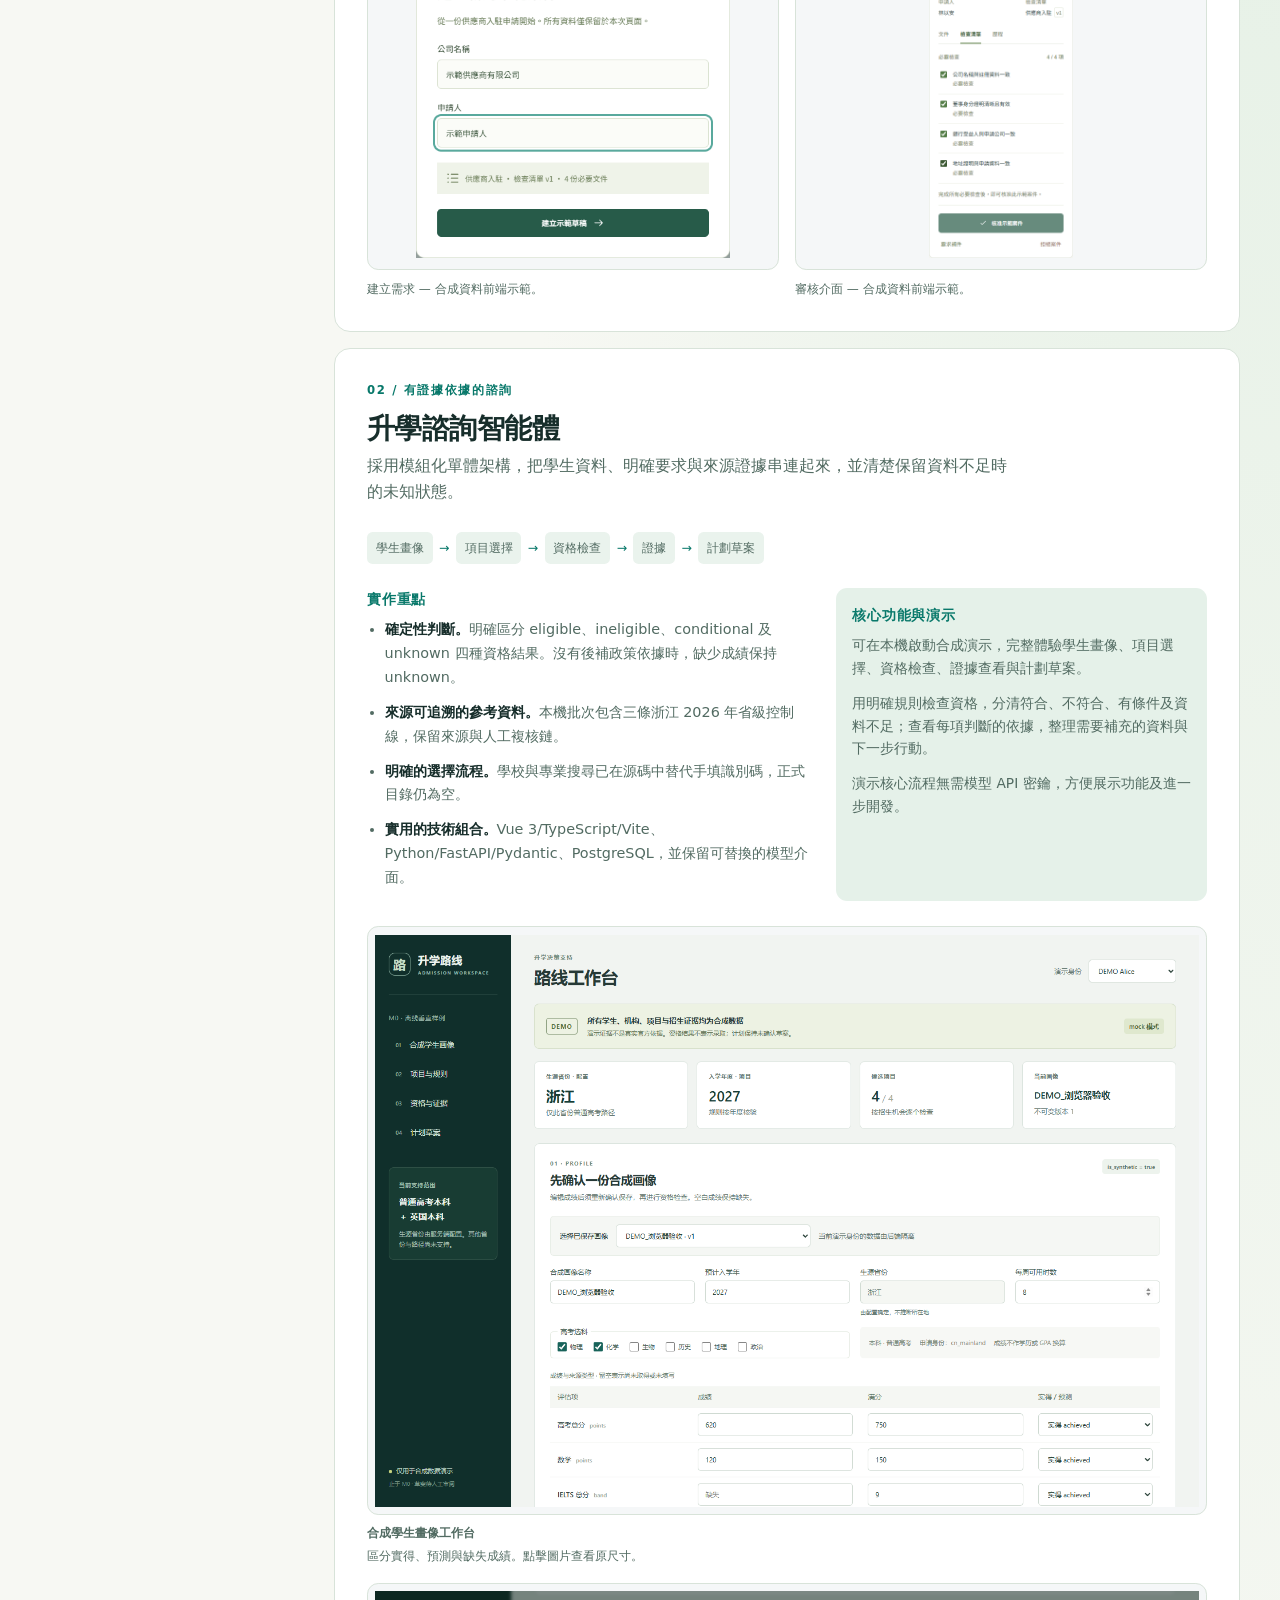
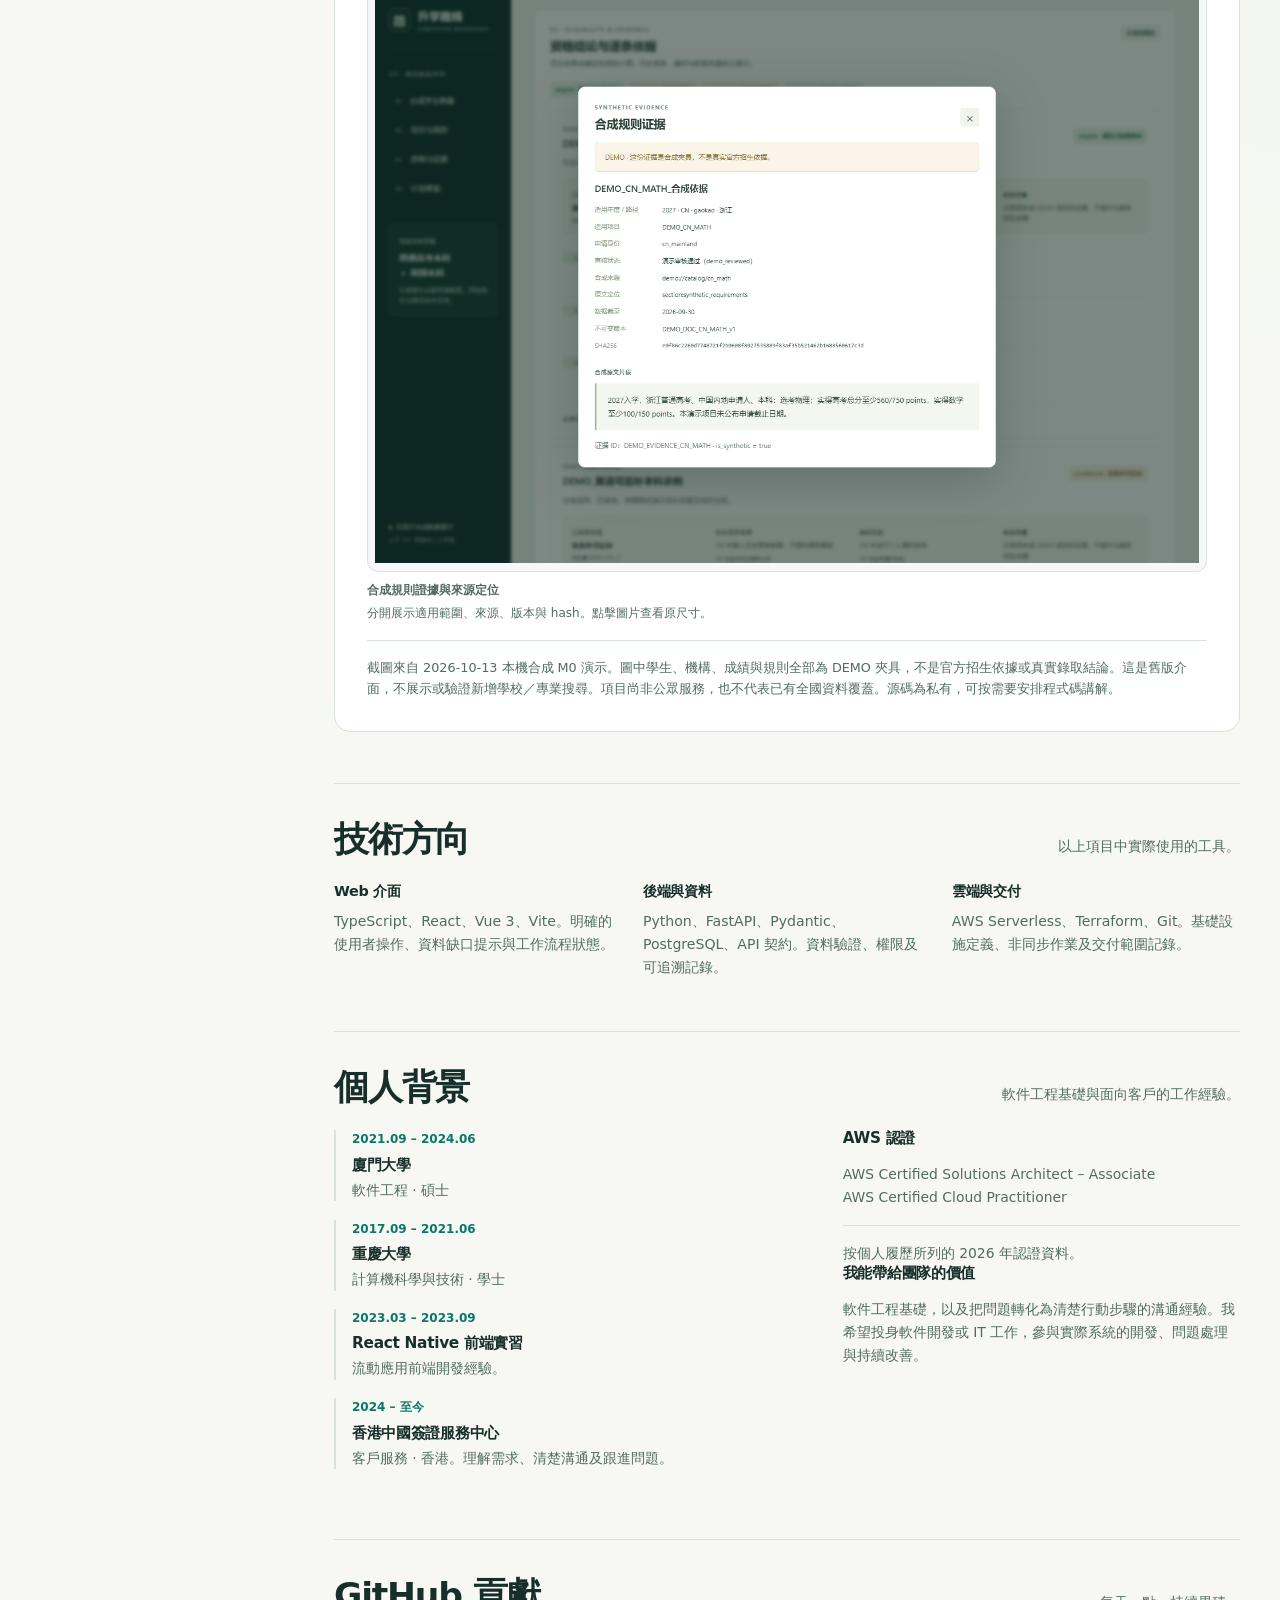
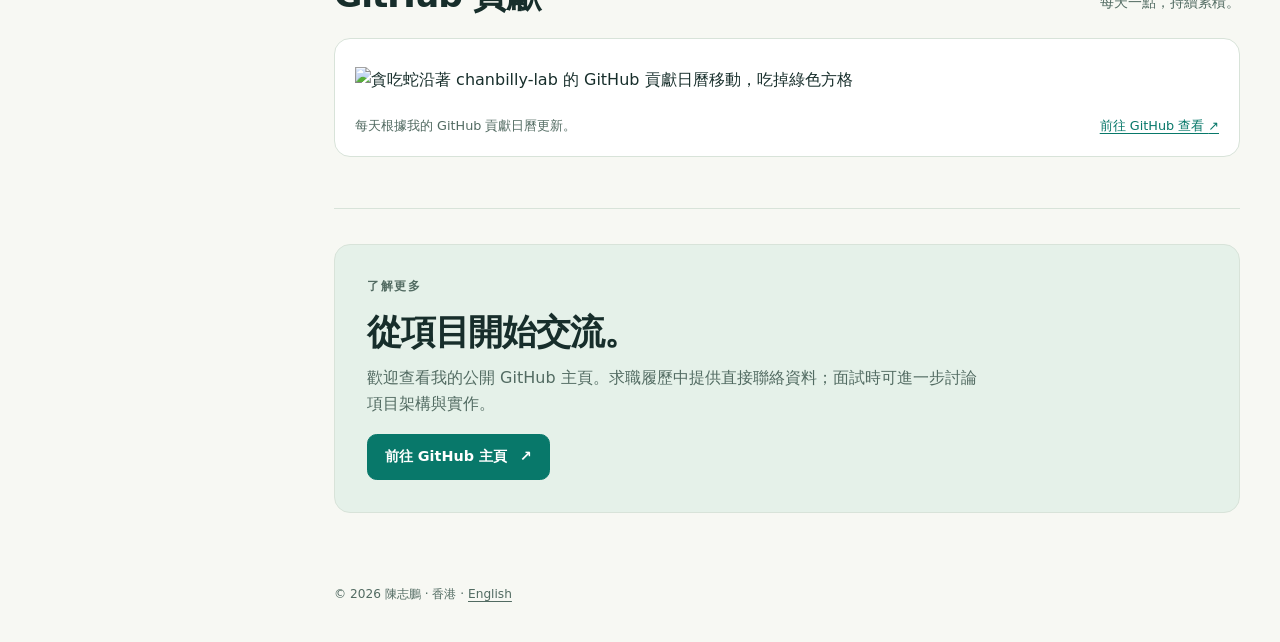
==== commit 83e52832: "feat(portfolio): add daily contribution snake animation" ====
--- a/zh.html
+++ b/zh.html
@@ -177,6 +177,16 @@
                     </div>
                 </div>
             </section>
+            <section class="section" id="contributions" aria-labelledby="contributions-title">
+                <div class="section-heading"><h2 id="contributions-title">GitHub 貢獻</h2><p>每天一點，持續累積。</p></div>
+                <figure class="contribution-card">
+                    <div class="snake-animation">
+                        <img data-contribution-snake data-light-src="https://raw.githubusercontent.com/chanbilly-lab/chanbilly-lab.github.io/output/github-snake.svg" data-dark-src="https://raw.githubusercontent.com/chanbilly-lab/chanbilly-lab.github.io/output/github-snake-dark.svg" src="https://raw.githubusercontent.com/chanbilly-lab/chanbilly-lab.github.io/output/github-snake.svg" alt="貪吃蛇沿著 chanbilly-lab 的 GitHub 貢獻日曆移動，吃掉綠色方格" loading="lazy" decoding="async" referrerpolicy="no-referrer">
+                    </div>
+                    <p class="snake-motion-note">已跟隨系統的減少動態效果設定隱藏動畫，可透過下方連結查看 GitHub 貢獻日曆。</p>
+                    <figcaption><span>每天根據我的 GitHub 貢獻日曆更新。</span><a href="https://github.com/chanbilly-lab">前往 GitHub 查看 <span aria-hidden="true">↗</span></a></figcaption>
+                </figure>
+            </section>
             <section class="section" id="contact" aria-labelledby="contact-title">
                 <div class="contact">
                     <p class="eyebrow">了解更多</p>
--- a/static/css/style.css
+++ b/static/css/style.css
@@ -169,6 +169,16 @@
 .admissions-gallery .demo-image img { height: auto; }
 .admissions-gallery .demo-image:hover { border-color: var(--accent_color); }
 .admissions-gallery figcaption strong { display: block; margin-bottom: .2rem; }
+.contribution-card { margin: 0; padding: 1.25rem; border: 1px solid var(--border_color); border-radius: 1rem; background: var(--item_bg_color); }
+.snake-animation { overflow-x: auto; padding: .5rem 0; }
+.snake-animation img { width: 100%; min-width: 480px; height: auto; }
+.contribution-card figcaption { display: flex; flex-wrap: wrap; justify-content: space-between; gap: .5rem 1rem; margin-top: .8rem; color: var(--muted_color); font-size: .8rem; }
+.contribution-card figcaption a { color: var(--accent_color); }
+.snake-motion-note { display: none; color: var(--muted_color); font-size: .85rem; }
+@media (prefers-reduced-motion: reduce) {
+    .snake-animation { display: none; }
+    .snake-motion-note { display: block; }
+}
 .skills-grid { display: grid; grid-template-columns: repeat(3, minmax(0, 1fr)); gap: 1.3rem; }
 .skills-grid h3 { font-size: .9rem; margin-bottom: .65rem; }
 .skills-grid p { font-size: .88rem; color: var(--muted_color); margin-bottom: 0; }
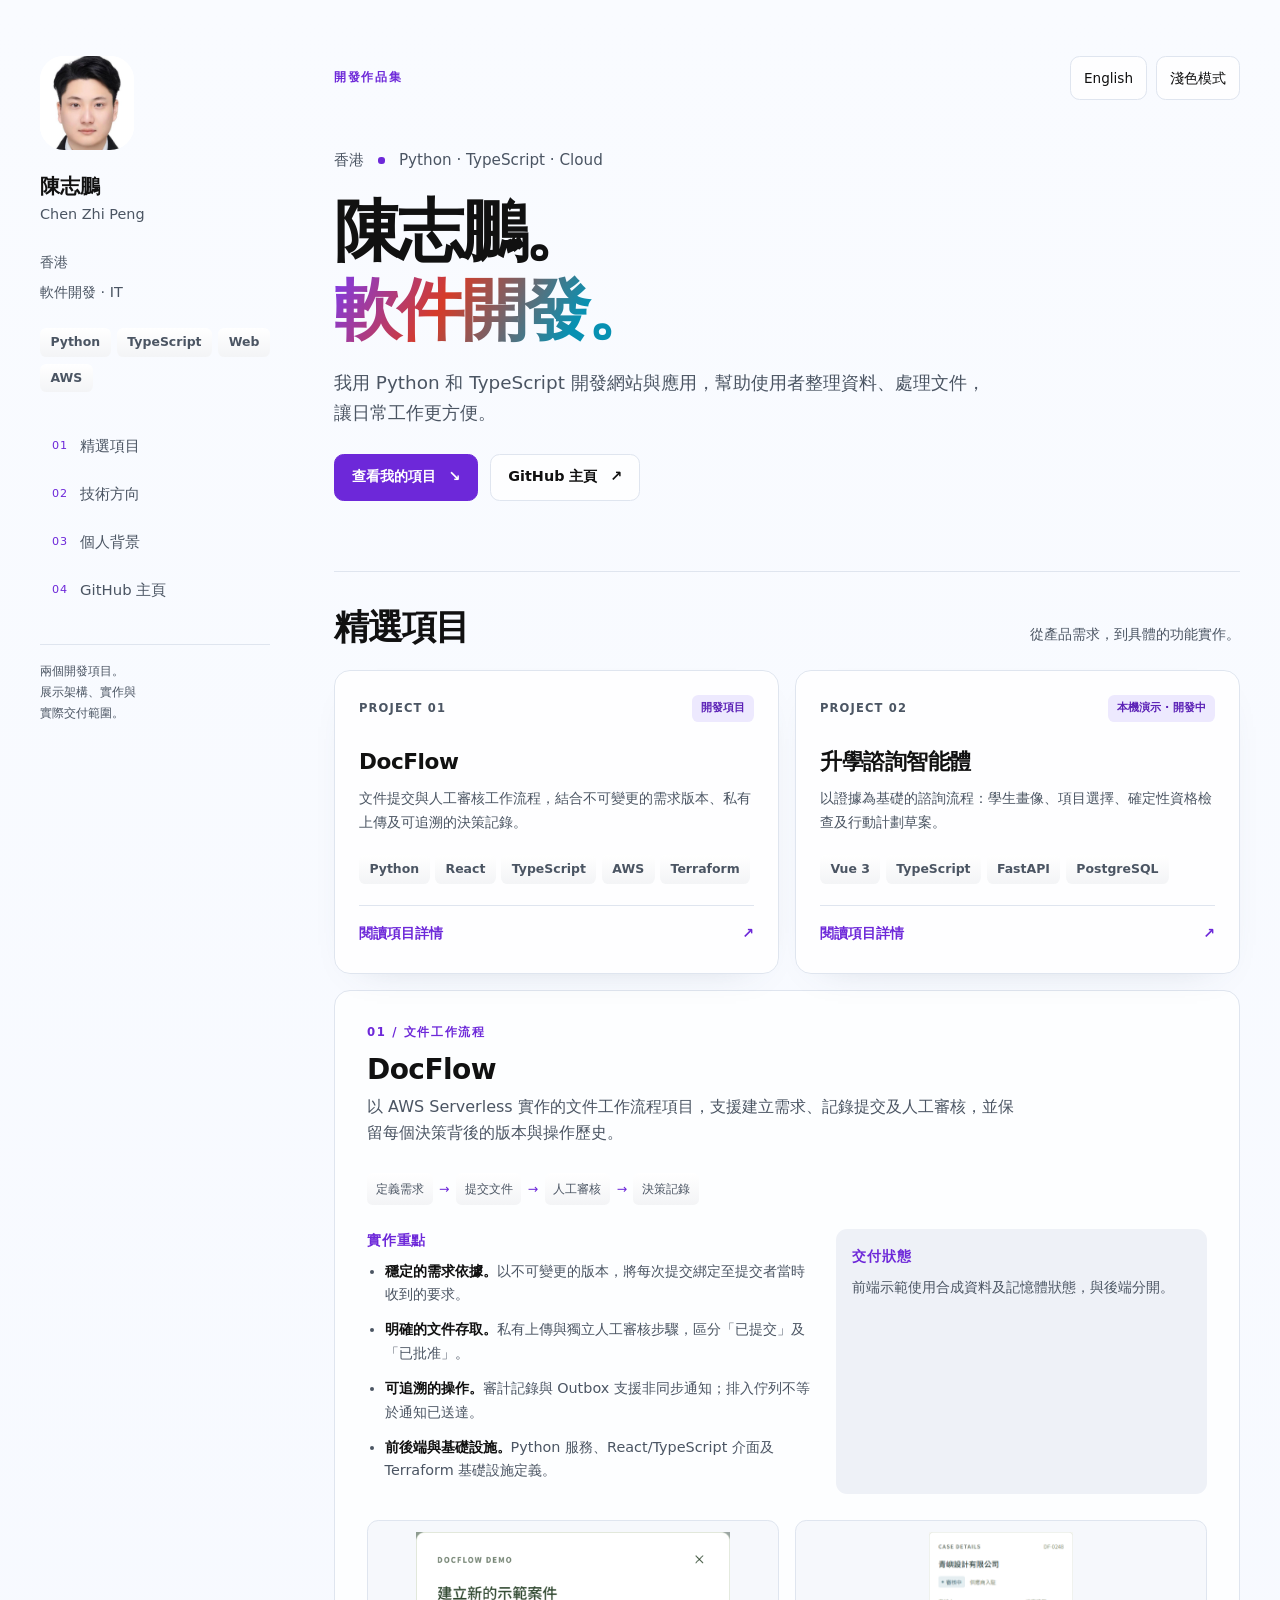
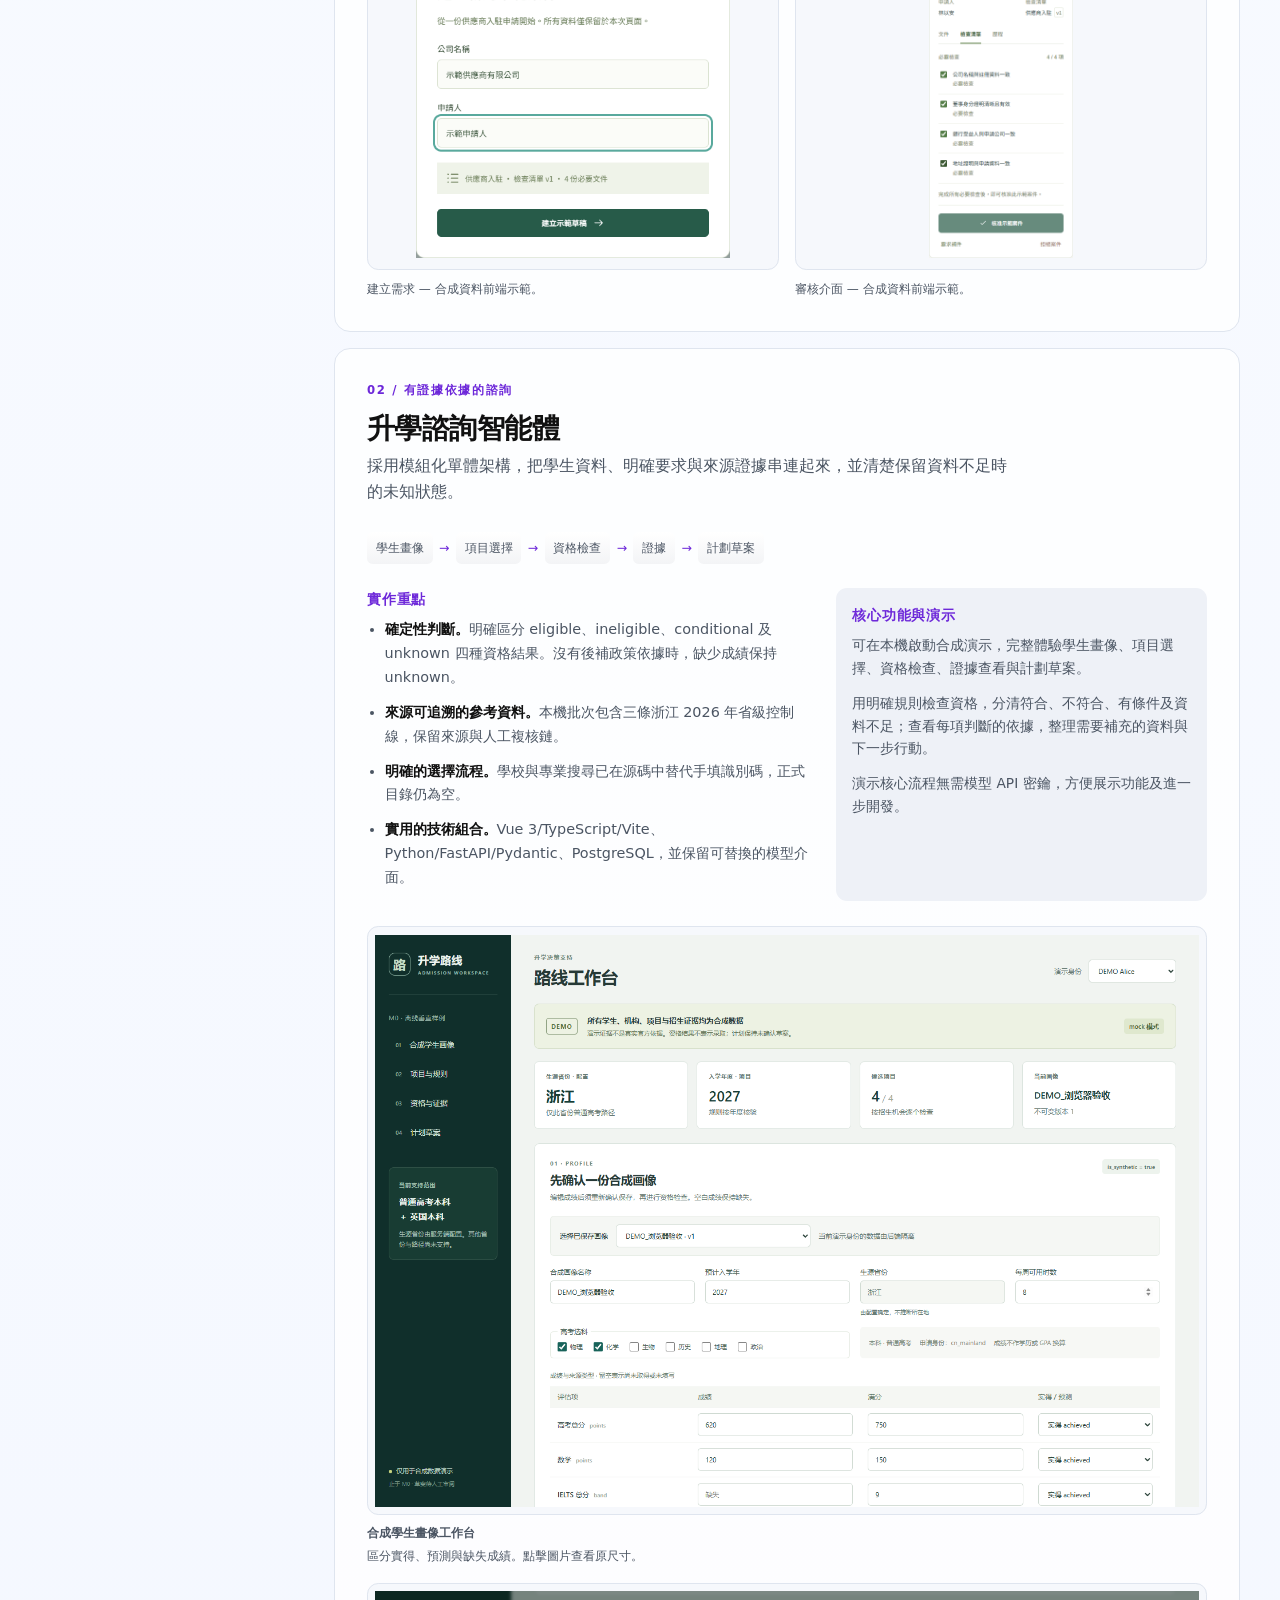
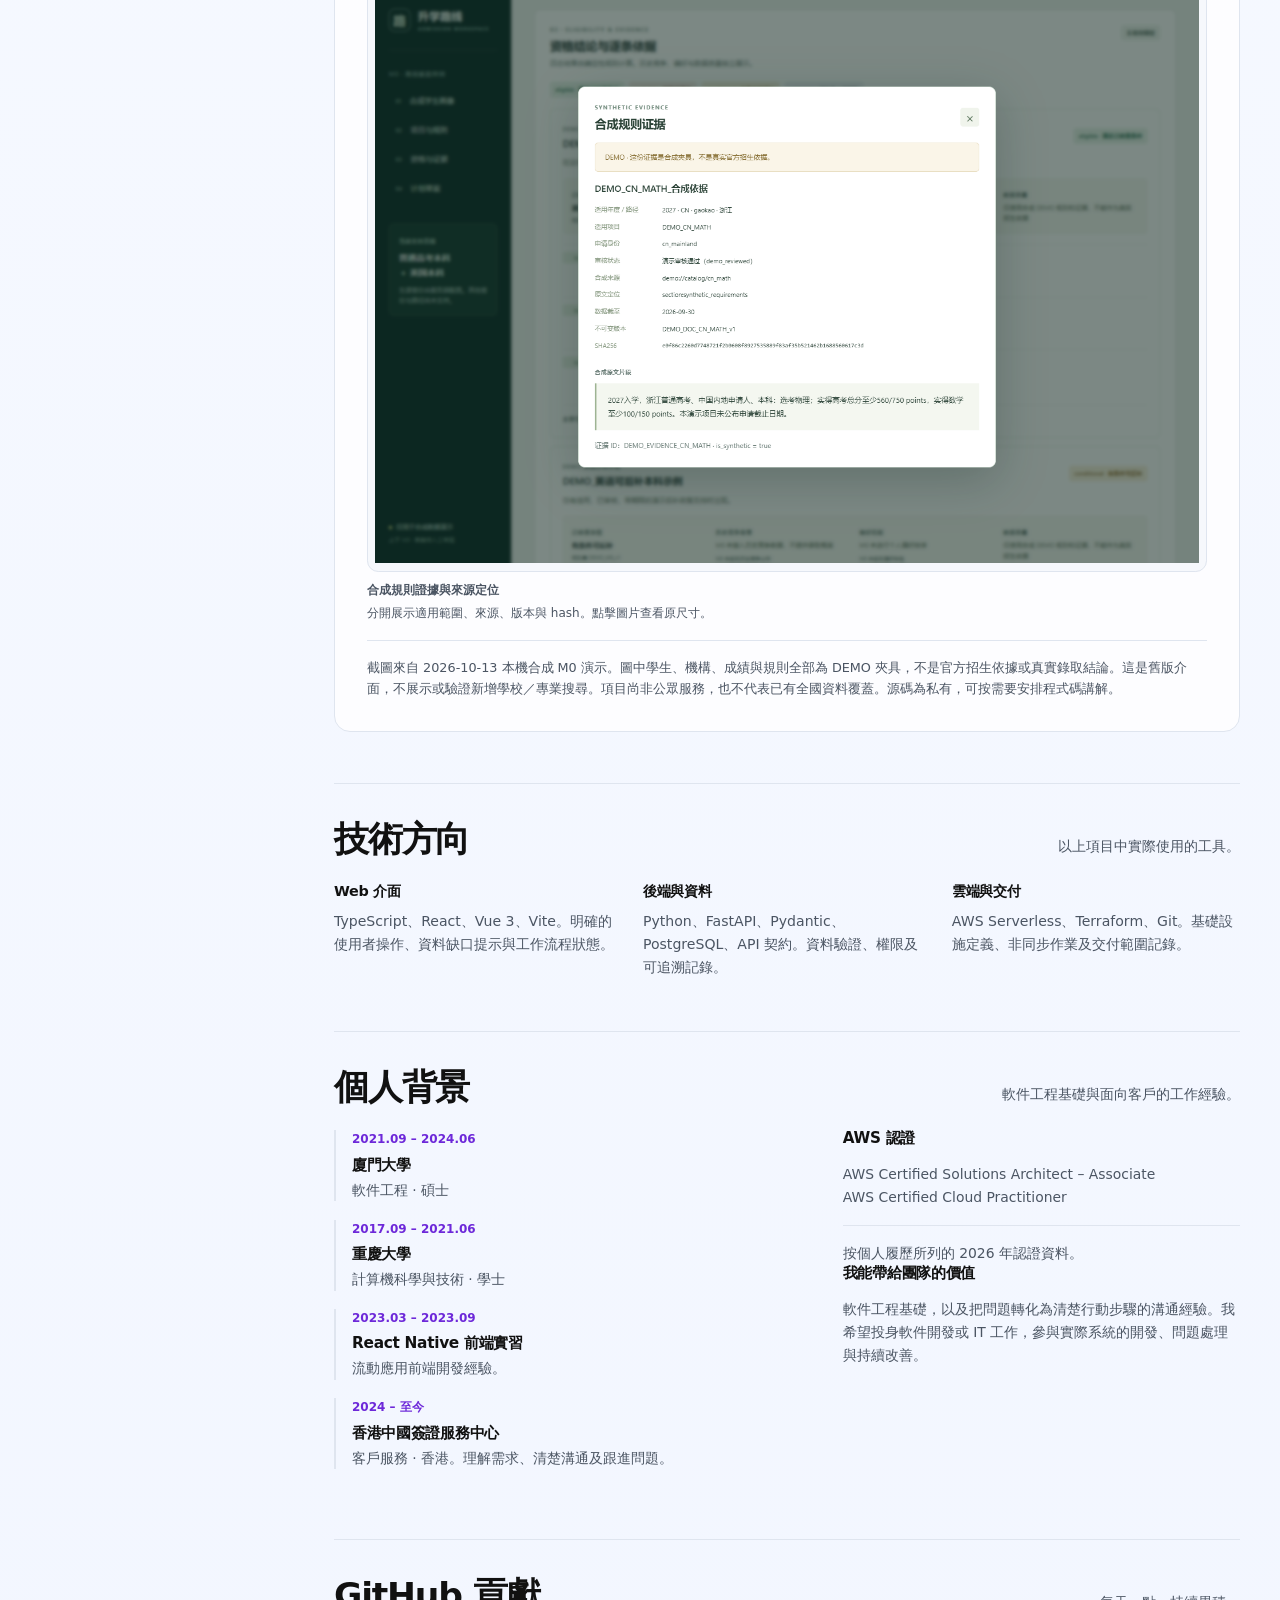
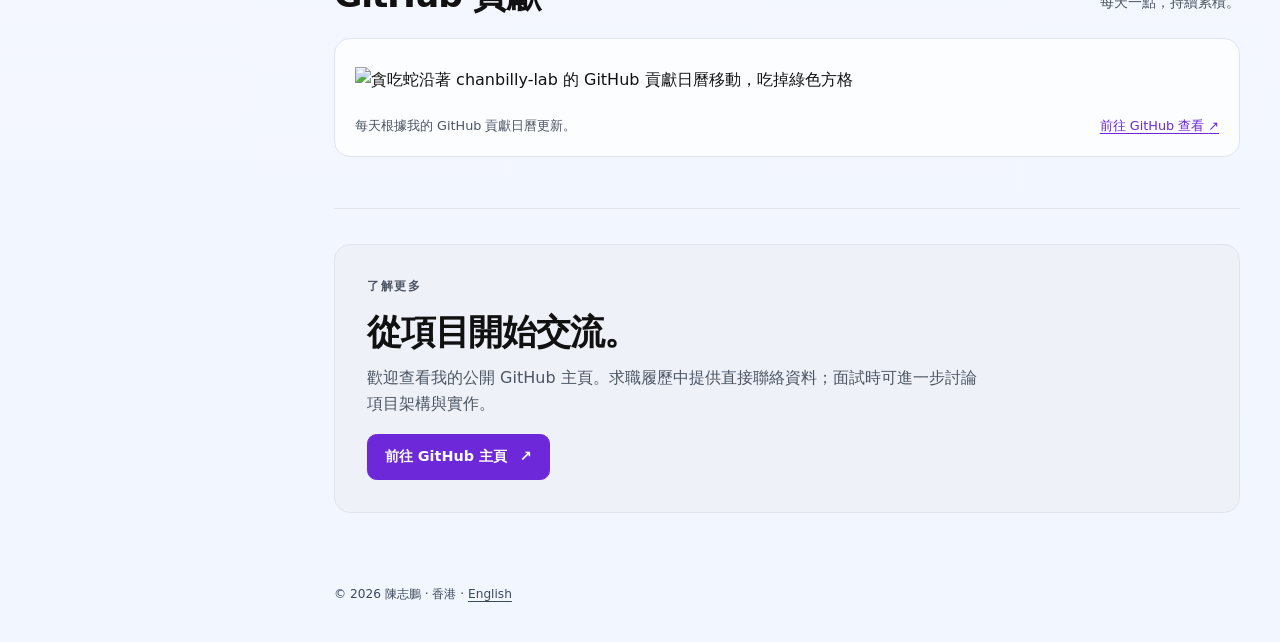
==== commit bb778f50: "style(portfolio): adapt Zyyo reference palette" ====
--- a/zh.html
+++ b/zh.html
@@ -5,14 +5,14 @@
     <meta name="viewport" content="width=device-width, initial-scale=1">
     <title>陳志鵬 | 軟件開發</title>
     <meta name="description" content="陳志鵬 Chen Zhi Peng 的開發作品集，展示 Python、TypeScript、Web 應用及 AWS 文件審核流程項目。">
-    <meta name="theme-color" content="#08786a">
+    <meta name="theme-color" content="#6d28d9">
     <link rel="canonical" href="https://chanbilly-lab.github.io/zh.html">
-    <link rel="icon" href="./static/img/monogram.svg" type="image/svg+xml">
+    <link rel="icon" href="./static/img/monogram.svg?v=20261014-zyyo" type="image/svg+xml">
     <link rel="alternate" hreflang="en" href="https://chanbilly-lab.github.io/">
     <link rel="alternate" hreflang="zh-Hant" href="https://chanbilly-lab.github.io/zh.html">
-    <link rel="stylesheet" href="./static/css/root.css">
-    <link rel="stylesheet" href="./static/css/style.css">
-    <script src="./static/js/script.js" defer></script>
+    <link rel="stylesheet" href="./static/css/root.css?v=20261014-zyyo">
+    <link rel="stylesheet" href="./static/css/style.css?v=20261014-zyyo">
+    <script src="./static/js/script.js?v=20261014-snake" defer></script>
 </head>
 <body>
     <a class="skip-link" href="#main">跳至主要內容</a>
--- a/static/css/root.css
+++ b/static/css/root.css
@@ -1,52 +1,55 @@
 /* Theme variables retain the ZYYO homepage template's customization structure.
-   Original template: https://github.com/ZYYO666/homepage (ZYYO666). */
+   Original template: https://github.com/ZYYO666/homepage (ZYYO666).
+   Palette adapted from https://zyyo.cc/ on 2026-10-14. */
 :root {
     color-scheme: light;
-    --main_bg_color: #f7f8f3;
-    --main_text_color: #172e2b;
-    --gradient: linear-gradient(105deg, #086f64, #268573 65%, #506d62);
-    --purple_text_color: #08786a;
-    --text_bg_color: #e5f1e9;
-    --item_bg_color: #ffffff;
-    --item_hover_color: #f0f7f2;
-    --item_left_title_color: #172e2b;
-    --item_left_text_color: #526b62;
-    --footer_text_color: #526b62;
-    --left_tag_item: #eaf3ed;
+    --main_bg_color: #f2f6ff;
+    --main_text_color: #111111;
+    --gradient: linear-gradient(120deg, #7c3aed, #d63b28 35%, #0891b2 75%);
+    --purple_text_color: #6d28d9;
+    --text_bg_color: #eef1f7;
+    --item_bg_color: rgba(255, 255, 255, .80);
+    --item_hover_color: rgba(248, 250, 252, .95);
+    --item_left_title_color: #111111;
+    --item_left_text_color: #4b5563;
+    --footer_text_color: #3b495d;
+    --left_tag_item: linear-gradient(180deg, #ffffff, #f3f4f6);
     --card_filter: 0px;
     --back_filter: 0px;
     --back_filter_color: transparent;
-    --fill: #172e2b;
-    --border_color: #d8e3d9;
-    --muted_color: #526b62;
-    --accent_color: #08786a;
+    --fill: #111111;
+    --border_color: #dfe5ef;
+    --muted_color: #4b5563;
+    --accent_color: #6d28d9;
     --accent_contrast: #ffffff;
-    --status_bg: #fff2d6;
-    --status_text: #70520a;
-    --soft_gradient: radial-gradient(ellipse at 100% 0%, #dceddf 0, transparent 48%);
-    --card_shadow: 0 14px 38px -30px #294f40;
+    --status_bg: #ede9fe;
+    --status_text: #5b21b6;
+    --soft_gradient: linear-gradient(180deg, #f9fbff, #f2f6ff);
+    --card_shadow: 0 14px 38px -30px rgba(71, 85, 105, .35);
+    --image_frame_bg: #f6f8fc;
 }
 
 html[data-theme="dark"] {
     color-scheme: dark;
-    --main_bg_color: #14221f;
-    --main_text_color: #eff5ee;
-    --gradient: linear-gradient(105deg, #88d9bc, #b2ead3 65%, #d2e9dc);
-    --purple_text_color: #88d9bc;
-    --text_bg_color: #253b32;
-    --item_bg_color: #1c2d27;
-    --item_hover_color: #253c32;
-    --item_left_title_color: #eff5ee;
-    --item_left_text_color: #becfc4;
-    --footer_text_color: #becfc4;
-    --left_tag_item: #2a4034;
-    --fill: #eff5ee;
-    --border_color: #395143;
-    --muted_color: #becfc4;
-    --accent_color: #88d9bc;
-    --accent_contrast: #14221f;
-    --status_bg: #443c24;
-    --status_text: #f2d889;
-    --soft_gradient: radial-gradient(ellipse at 100% 0%, #264335 0, transparent 48%);
+    --main_bg_color: #0b0e13;
+    --main_text_color: #ffffff;
+    --gradient: linear-gradient(120deg, #a78bfa, #f76cc6 35%, #6ee7ff 75%);
+    --purple_text_color: #a78bfa;
+    --text_bg_color: rgba(42, 45, 53, .55);
+    --item_bg_color: rgba(24, 26, 32, .85);
+    --item_hover_color: rgba(30, 34, 40, .95);
+    --item_left_title_color: #ffffff;
+    --item_left_text_color: #b4b9c4;
+    --footer_text_color: #9aa0a6;
+    --left_tag_item: linear-gradient(180deg, #202531, #171c26);
+    --fill: #ffffff;
+    --border_color: rgba(255, 255, 255, .10);
+    --muted_color: #b4b9c4;
+    --accent_color: #a78bfa;
+    --accent_contrast: #0b0e13;
+    --status_bg: #2e2249;
+    --status_text: #ddd6fe;
+    --soft_gradient: linear-gradient(180deg, #0f1115, #0b0e13);
     --card_shadow: none;
+    --image_frame_bg: #22262f;
 }
--- a/static/css/style.css
+++ b/static/css/style.css
@@ -100,6 +100,12 @@
 .hero { padding-bottom: 3.4rem; }
 .welcome { font-size: clamp(2.7rem, 5.2vw, 4.65rem); letter-spacing: -.055em; font-weight: 750; margin-bottom: 1.15rem; }
 .gradientText { color: var(--accent_color); }
+@supports ((background-clip: text) or (-webkit-background-clip: text)) {
+    .gradientText { background-image: var(--gradient); background-clip: text; -webkit-background-clip: text; color: transparent; }
+}
+@media (forced-colors: active) {
+    .gradientText { background: none; color: CanvasText; }
+}
 .description { max-width: 660px; color: var(--muted_color); font-size: clamp(1.02rem, 1.6vw, 1.15rem); }
 .role-line { margin-bottom: 1.2rem; font-size: .95rem; color: var(--muted_color); }
 .role-line span { display: inline-block; width: .38rem; height: .38rem; border-radius: 50%; background: var(--accent_color); vertical-align: middle; margin: 0 .6rem; }
@@ -161,7 +167,7 @@
 .source-note { color: var(--muted_color); font-size: .8rem; margin: 1rem 0 0; padding-top: 1rem; border-top: 1px solid var(--border_color); }
 .demo-gallery { display: grid; grid-template-columns: repeat(2, minmax(0, 1fr)); gap: 1rem; margin-top: 1.6rem; }
 .demo-gallery figure { margin: 0; min-width: 0; }
-.demo-image { display: flex; justify-content: center; align-items: center; height: 350px; padding: .7rem; border: 1px solid var(--border_color); border-radius: .7rem; background: #f5f7f8; }
+.demo-image { display: flex; justify-content: center; align-items: center; height: 350px; padding: .7rem; border: 1px solid var(--border_color); border-radius: .7rem; background: var(--image_frame_bg); }
 .demo-image img { width: 100%; height: 100%; object-fit: contain; }
 .demo-gallery figcaption { margin-top: .6rem; color: var(--muted_color); font-size: .75rem; }
 .admissions-gallery { grid-template-columns: 1fr; }
@@ -235,6 +241,7 @@
 }
 @media print {
     body { background: #fff; color: #000; }
+    .gradientText { background: none; color: #000; }
     .zyyo-main { display: block; padding: 0; }
     .zyyo-left, .toolbar, .iconContainer, .skip-link { display: none; }
     .projectList, .case-grid, .background-grid { display: block; }
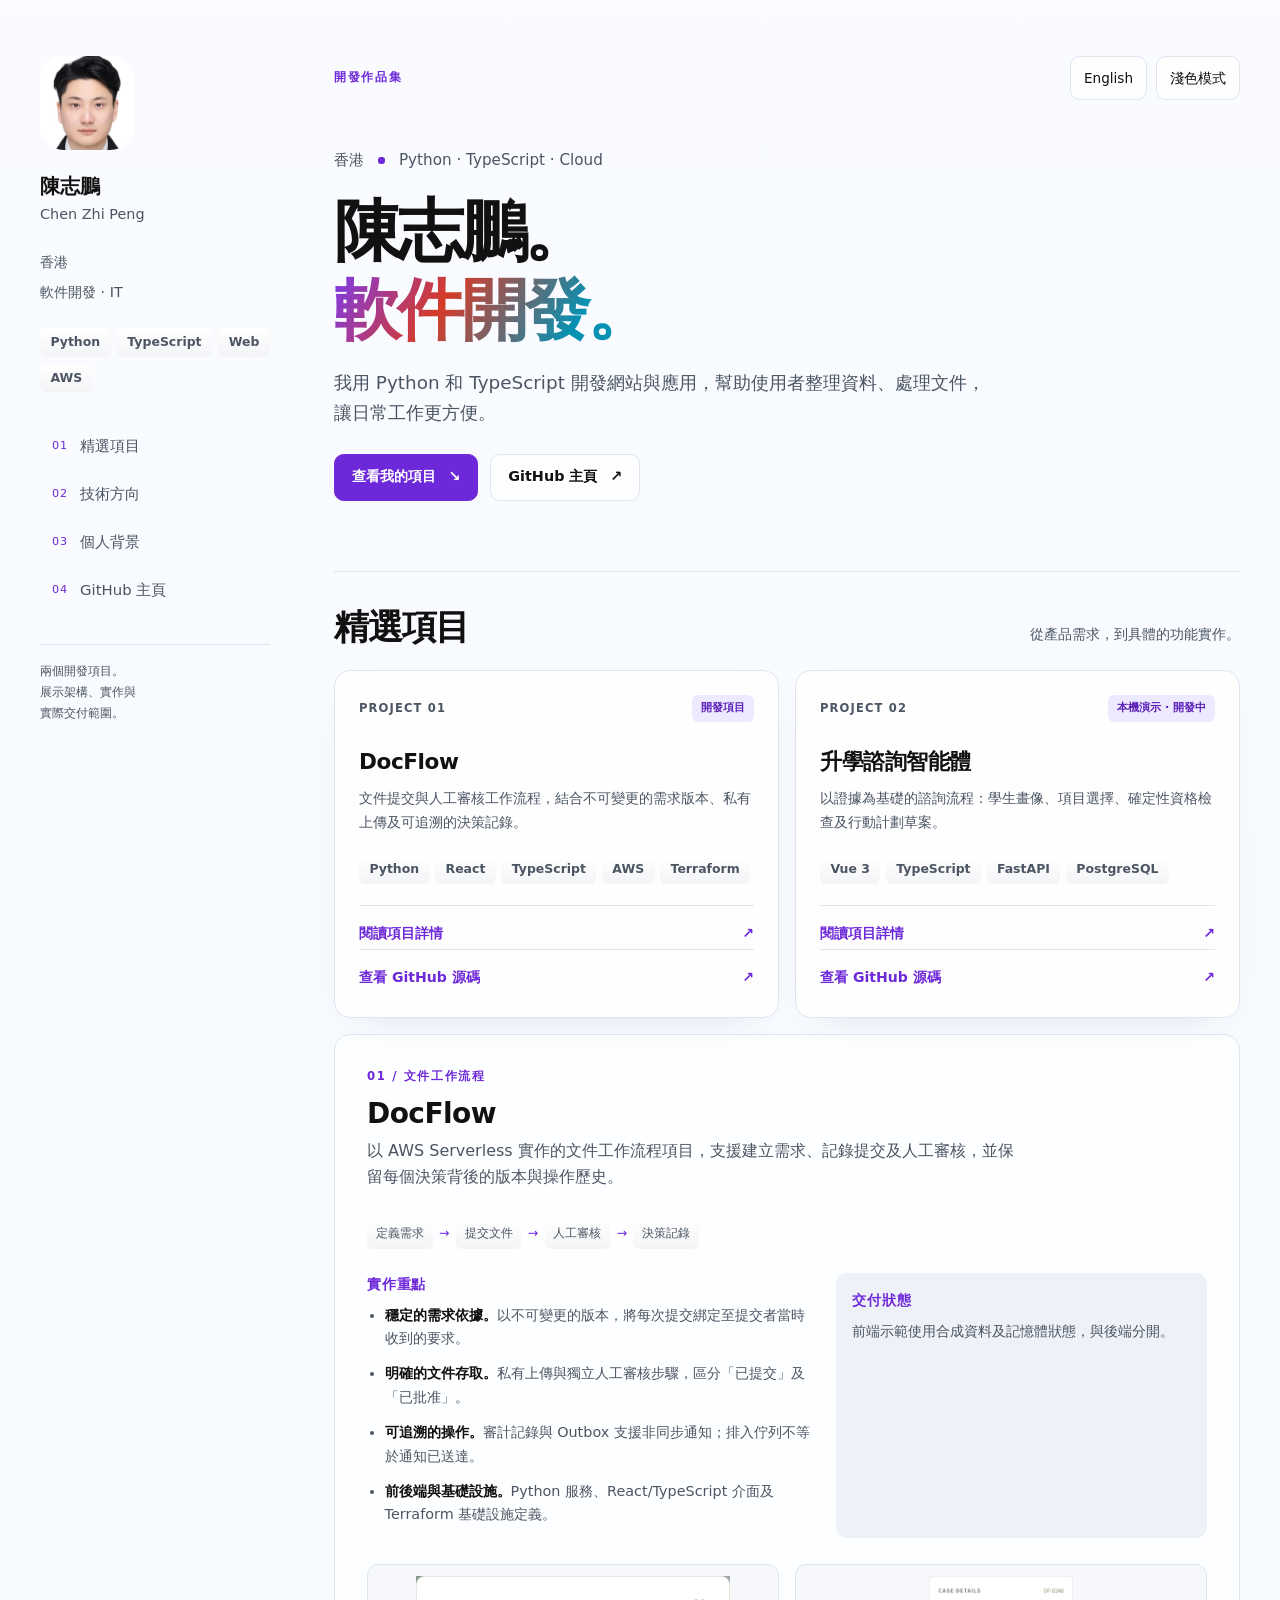
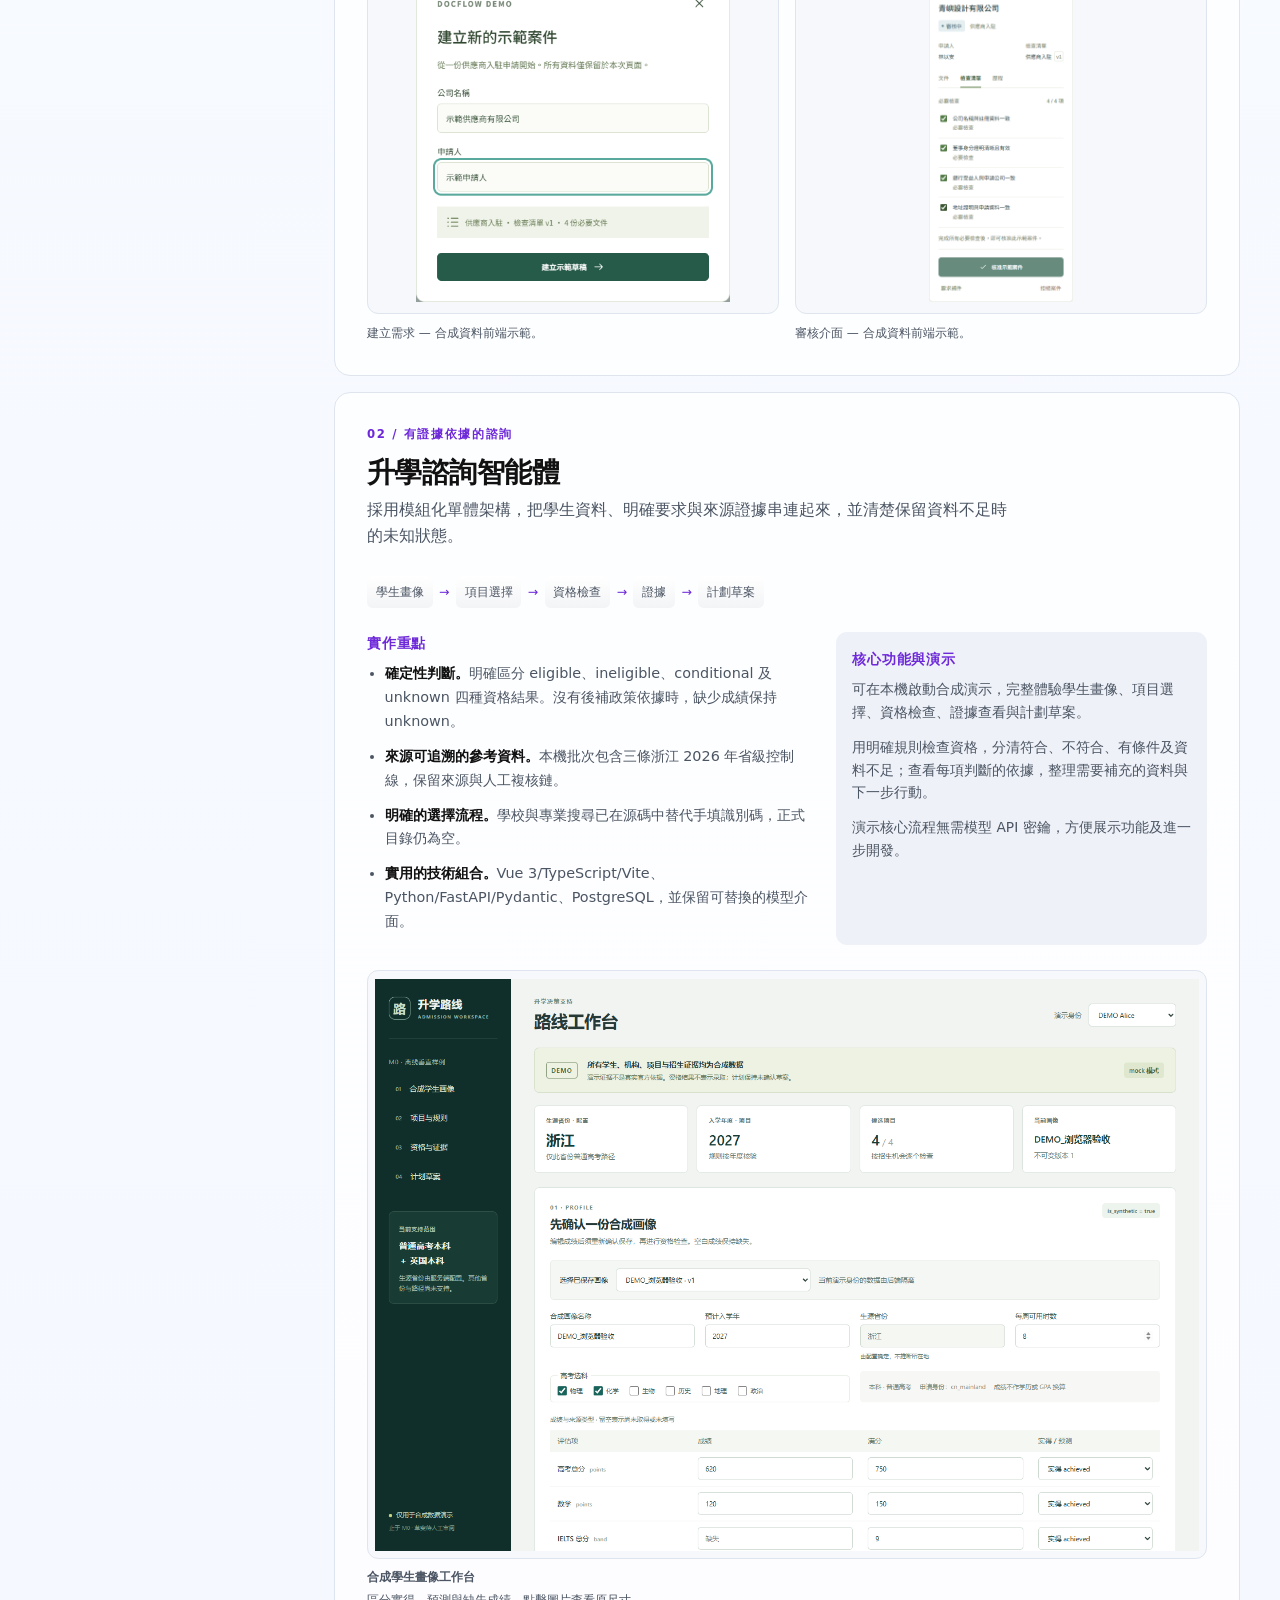
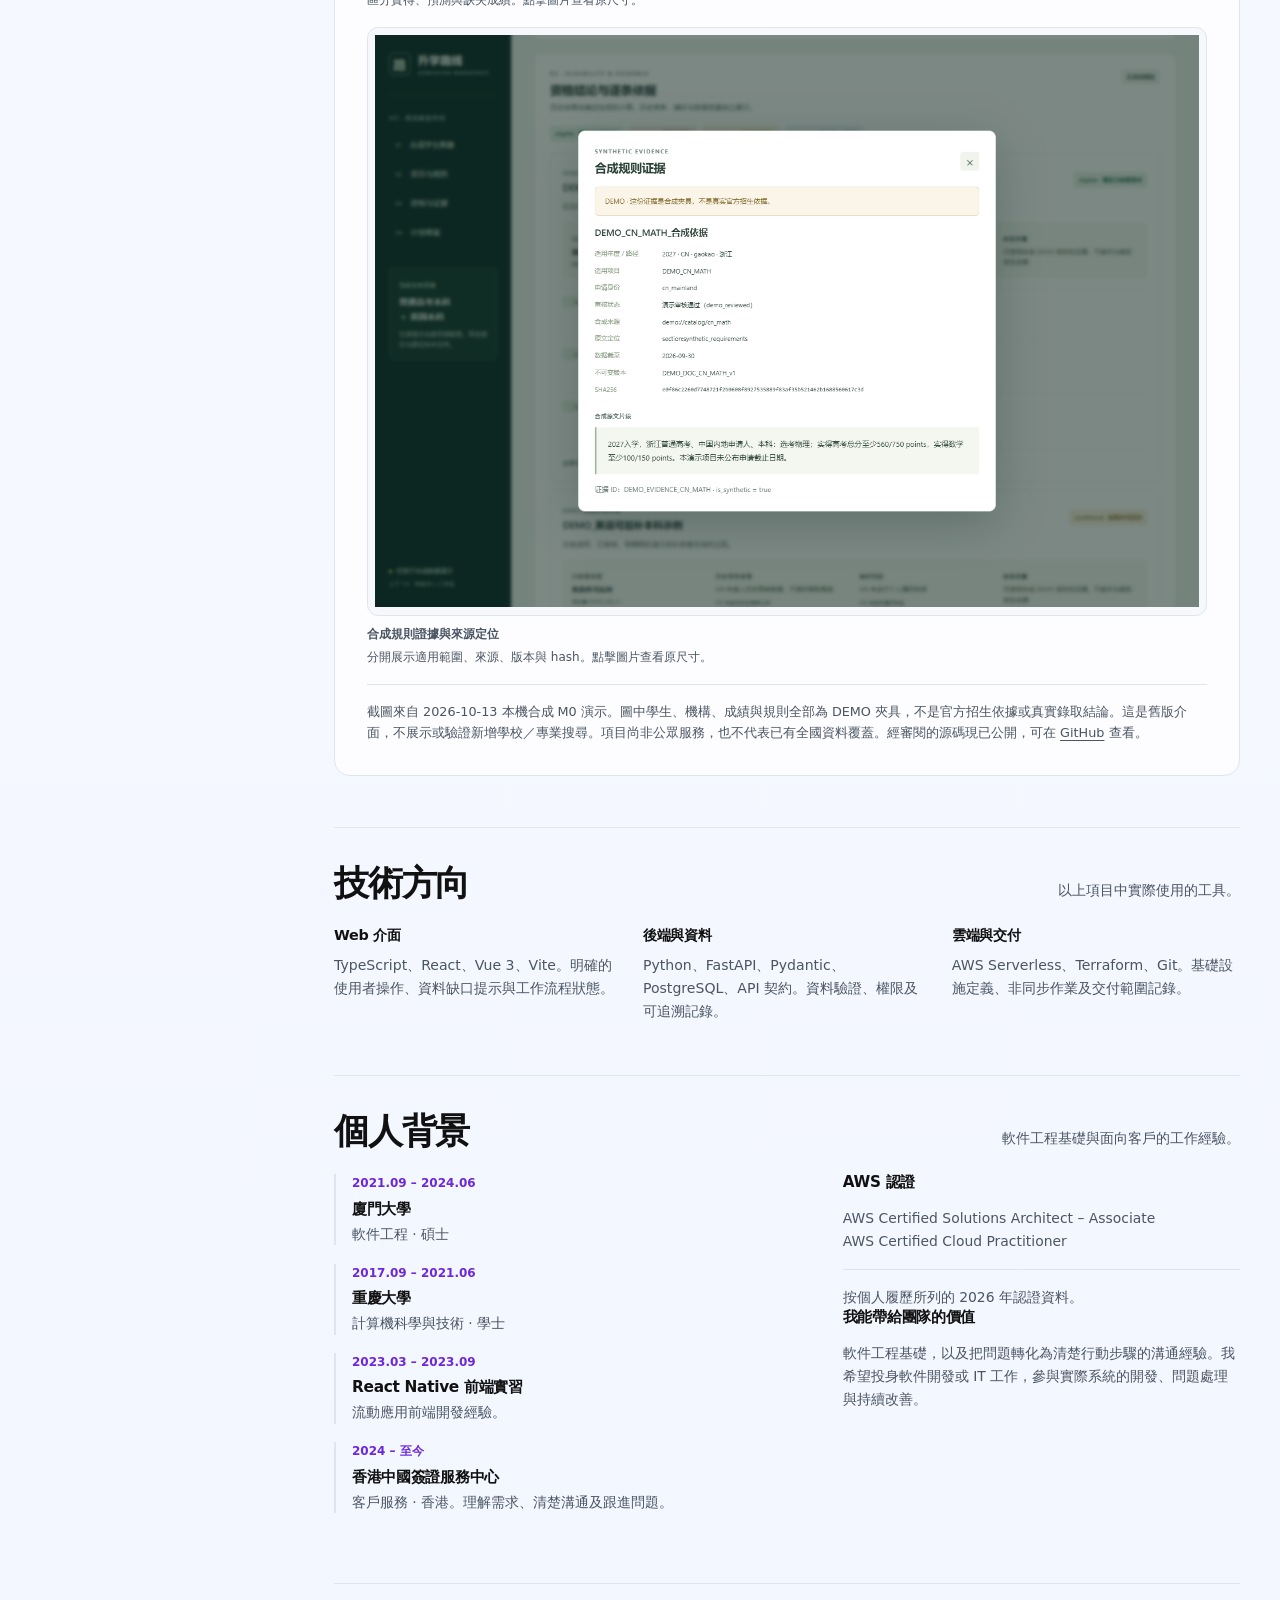
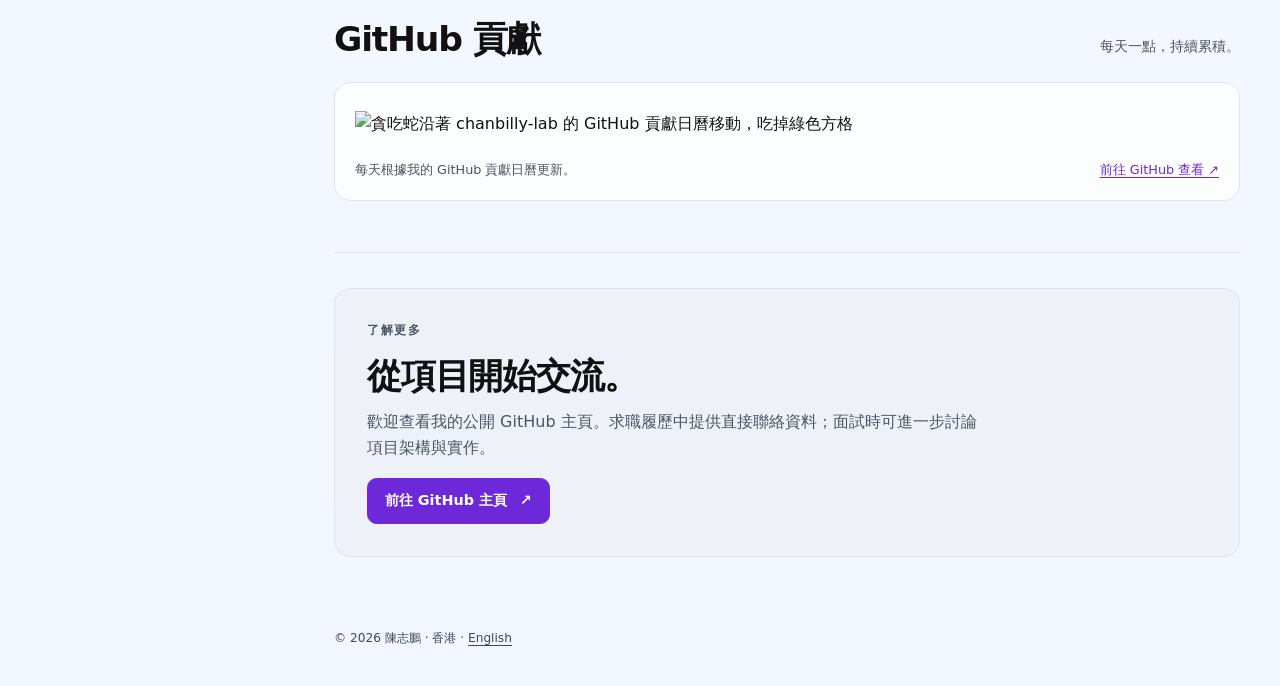
==== commit 0f79394a: "docs(PRIVACY-PUBLISH-01): link reviewed public project sources" ====
--- a/zh.html
+++ b/zh.html
@@ -68,6 +68,7 @@
                         <p>文件提交與人工審核工作流程，結合不可變更的需求版本、私有上傳及可追溯的決策記錄。</p>
                         <div class="stack" aria-label="DocFlow 技術"><span>Python</span><span>React</span><span>TypeScript</span><span>AWS</span><span>Terraform</span></div>
                         <a class="project-link" href="#docflow">閱讀項目詳情 <span aria-hidden="true">↗</span></a>
+                        <a class="project-link" href="https://github.com/chanbilly-lab/docflow">查看 GitHub 源碼 <span aria-hidden="true">↗</span></a>
                     </article>
                     <article class="projectItem">
                         <div class="project-top"><span class="project-number">PROJECT 02</span><span class="status">本機演示 · 開發中</span></div>
@@ -75,6 +76,7 @@
                         <p>以證據為基礎的諮詢流程：學生畫像、項目選擇、確定性資格檢查及行動計劃草案。</p>
                         <div class="stack" aria-label="升學項目技術"><span>Vue 3</span><span>TypeScript</span><span>FastAPI</span><span>PostgreSQL</span></div>
                         <a class="project-link" href="#admissions">閱讀項目詳情 <span aria-hidden="true">↗</span></a>
+                        <a class="project-link" href="https://github.com/chanbilly-lab/study-admissions-agent">查看 GitHub 源碼 <span aria-hidden="true">↗</span></a>
                     </article>
                 </div>
                 <article class="case-study" id="docflow" aria-labelledby="docflow-title">
@@ -148,7 +150,7 @@
                             <figcaption><strong>合成規則證據與來源定位</strong>分開展示適用範圍、來源、版本與 hash。點擊圖片查看原尺寸。</figcaption>
                         </figure>
                     </div>
-                    <p class="source-note">截圖來自 2026-10-13 本機合成 M0 演示。圖中學生、機構、成績與規則全部為 DEMO 夾具，不是官方招生依據或真實錄取結論。這是舊版介面，不展示或驗證新增學校／專業搜尋。項目尚非公眾服務，也不代表已有全國資料覆蓋。源碼為私有，可按需要安排程式碼講解。</p>
+                    <p class="source-note">截圖來自 2026-10-13 本機合成 M0 演示。圖中學生、機構、成績與規則全部為 DEMO 夾具，不是官方招生依據或真實錄取結論。這是舊版介面，不展示或驗證新增學校／專業搜尋。項目尚非公眾服務，也不代表已有全國資料覆蓋。經審閱的源碼現已公開，可在 <a href="https://github.com/chanbilly-lab/study-admissions-agent">GitHub</a> 查看。</p>
                 </article>
             </section>
             <section class="section" id="skills" aria-labelledby="skills-title">
